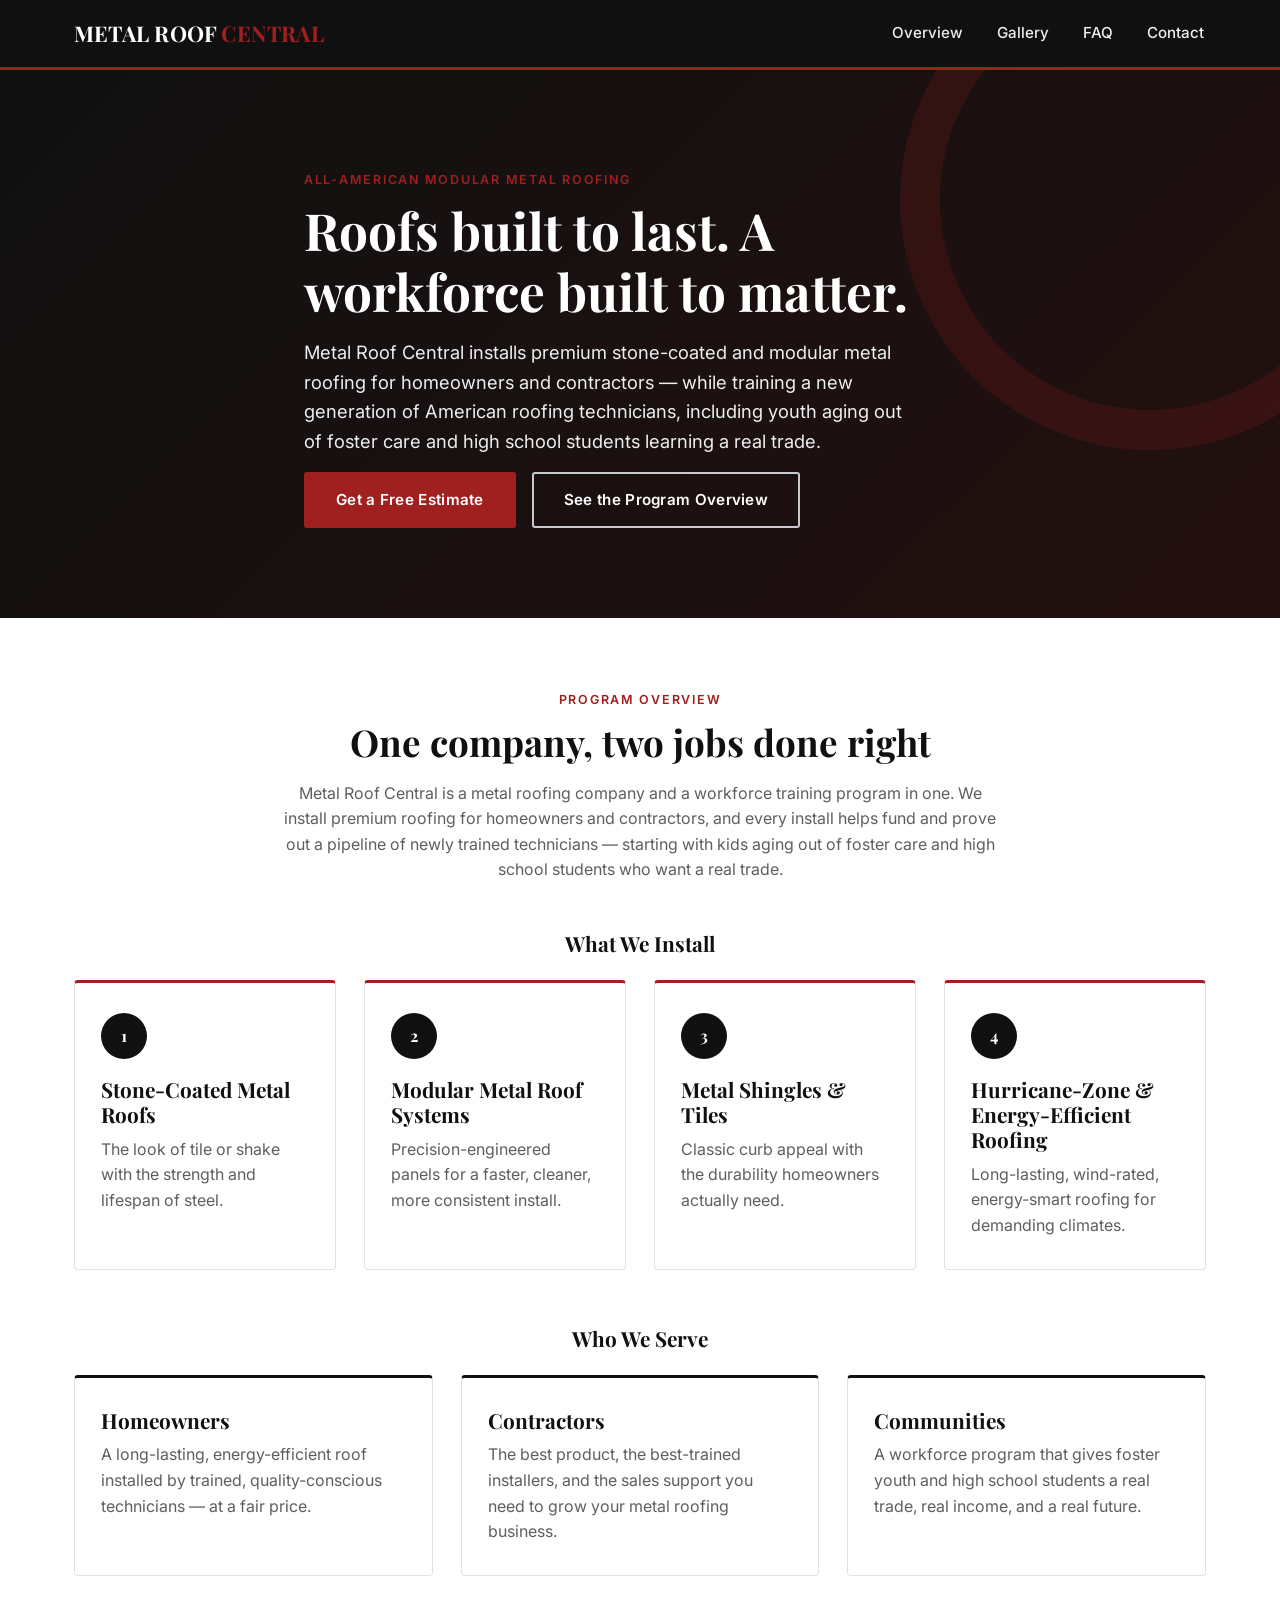
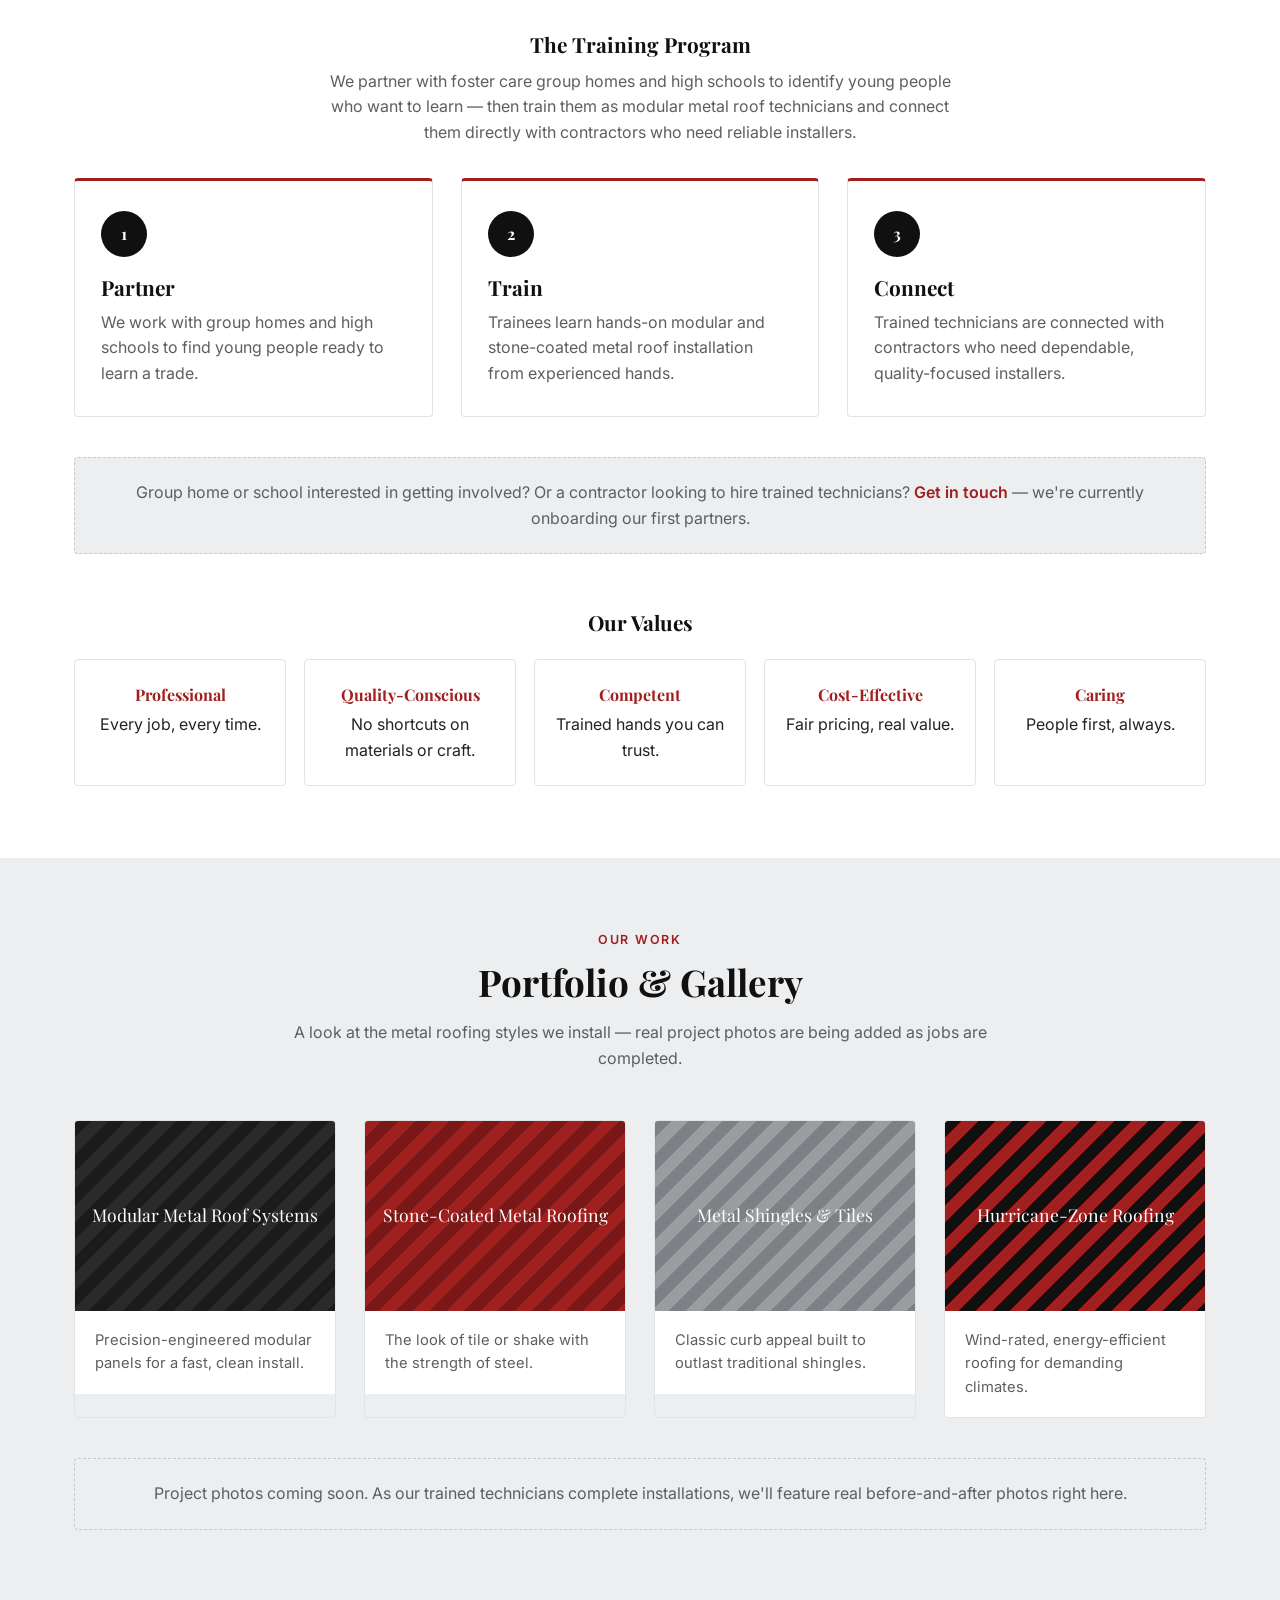
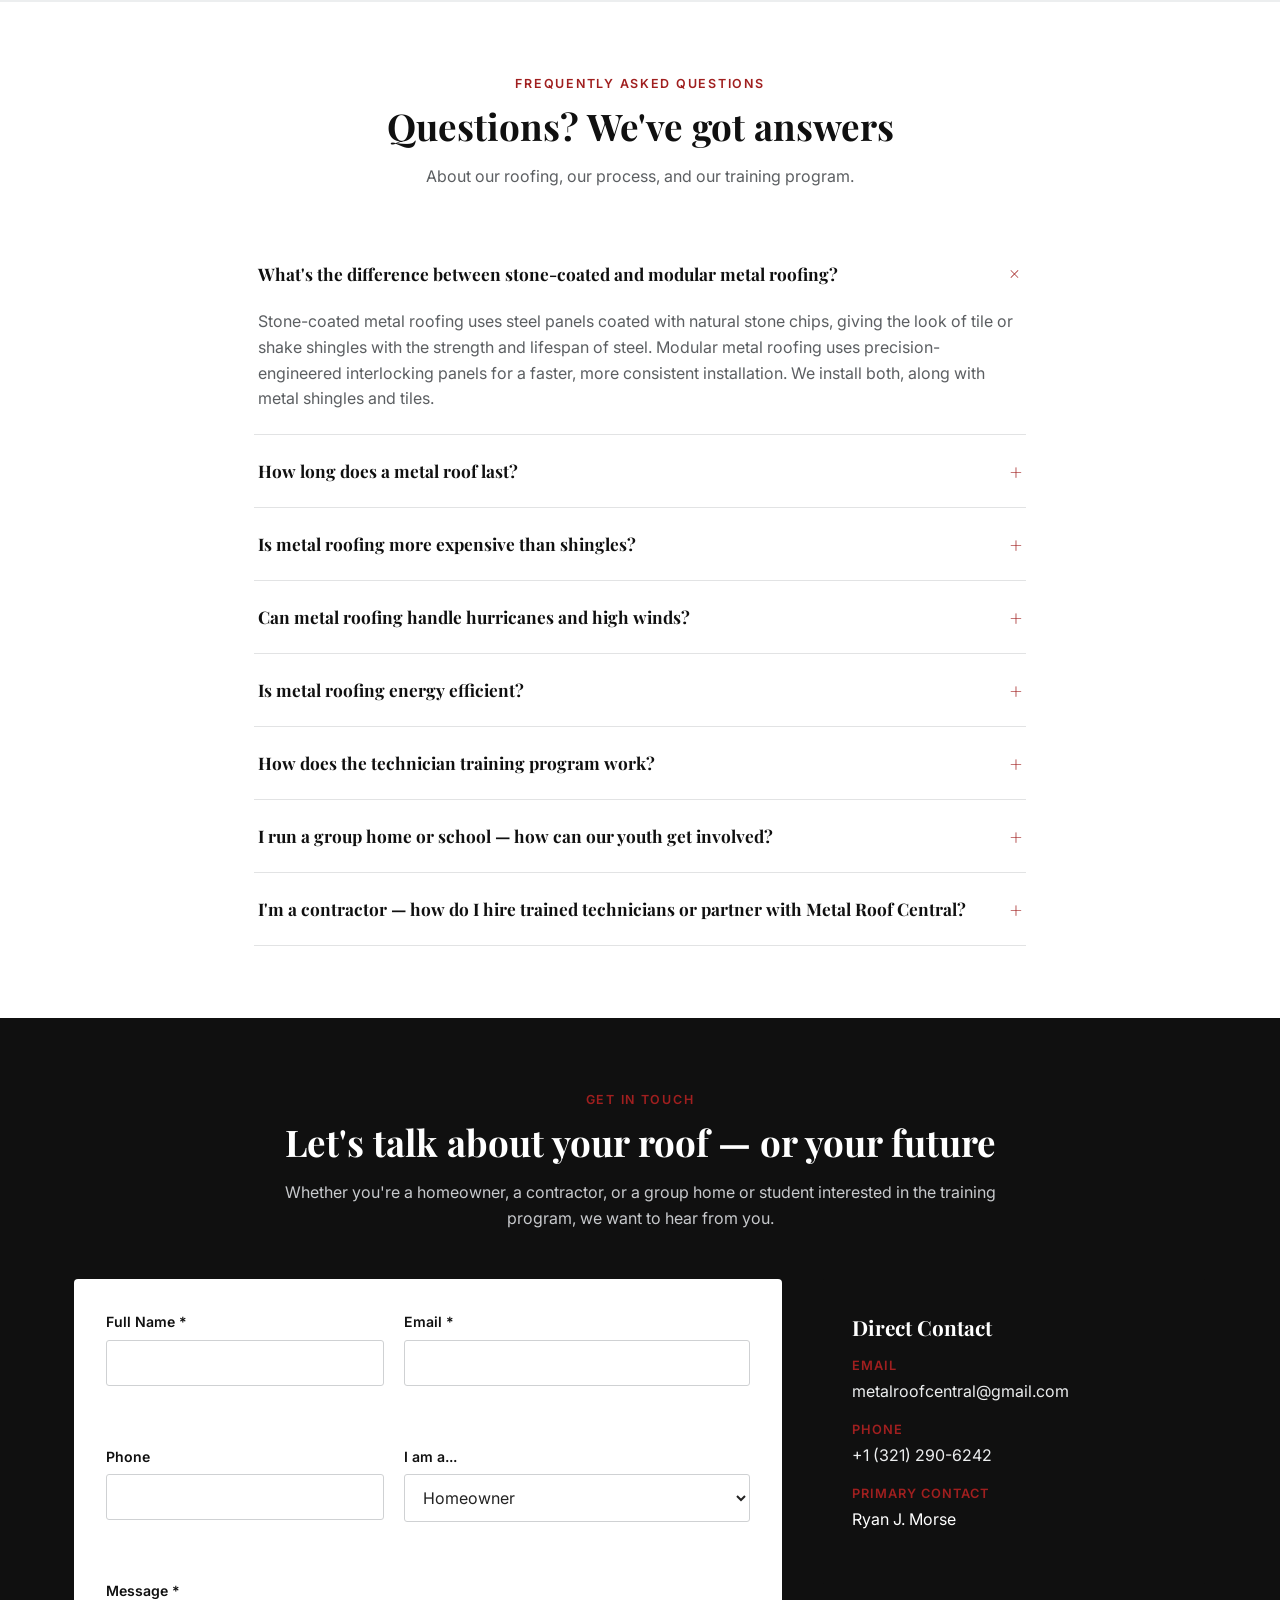
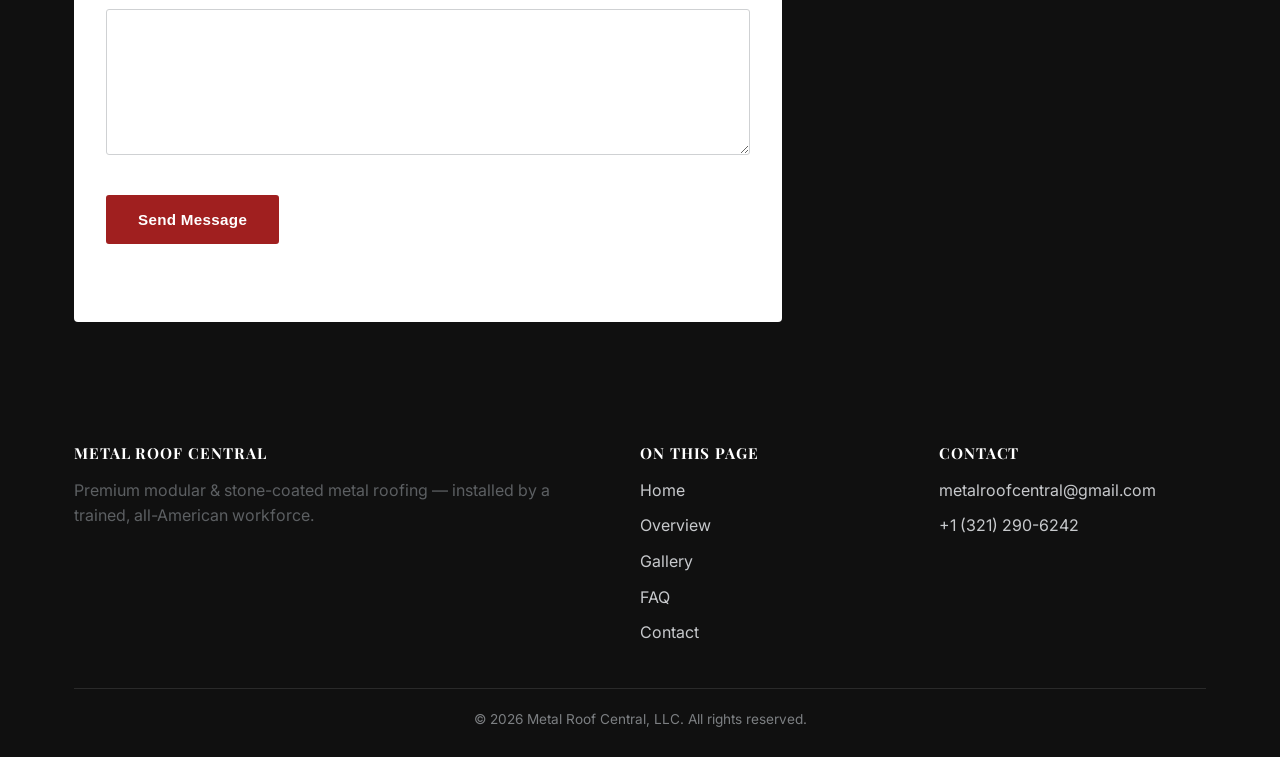
==== index.html @ 078faf46 "Initial commit: Metal Roof Central one-page site Static HTML/CSS/JS site with hero, program overview" ====
<!DOCTYPE html>
<html lang="en">
<head>
<meta charset="UTF-8">
<meta name="viewport" content="width=device-width, initial-scale=1.0">
<title>Metal Roof Central | Modular &amp; Stone-Coated Metal Roofing + Technician Training</title>
<meta name="description" content="Metal Roof Central installs premium modular and stone-coated metal roofing for homeowners and contractors, while training a new American workforce of metal roof technicians — including youth aging out of foster care and high school students.">
<meta name="keywords" content="metal roofs, stone coated metal roofs, modular metal roofs, metal shingles, metal tiles, long lasting roofing, energy efficient roofing, hurricane zone roofing, metal roof technician training">
<meta name="robots" content="index, follow">
<link rel="canonical" href="https://www.metalroofcentral.com/">

<!-- Open Graph / social preview -->
<meta property="og:type" content="website">
<meta property="og:site_name" content="Metal Roof Central">
<meta property="og:title" content="Metal Roof Central | Modular &amp; Stone-Coated Metal Roofing + Technician Training">
<meta property="og:description" content="Premium modular and stone-coated metal roofing for homeowners and contractors — installed by a workforce we train ourselves, starting with foster youth and high school students.">
<meta property="og:url" content="https://www.metalroofcentral.com/">
<meta property="og:image" content="https://www.metalroofcentral.com/images/og-cover.jpg">
<meta name="twitter:card" content="summary_large_image">

<link rel="preconnect" href="https://fonts.googleapis.com">
<link href="https://fonts.googleapis.com/css2?family=Playfair+Display:wght@700;800&family=Inter:wght@400;500;600&display=swap" rel="stylesheet">
<link rel="stylesheet" href="css/style.css">

<!-- Structured data: who we are (helps Google + AI answer engines identify the business) -->
<script type="application/ld+json">
{
  "@context": "https://schema.org",
  "@type": "RoofingContractor",
  "name": "Metal Roof Central",
  "legalName": "Metal Roof Central, LLC",
  "url": "https://www.metalroofcentral.com/",
  "description": "Metal Roof Central installs modular and stone-coated metal roofing for homeowners and contractors, and trains a new workforce of metal roofing technicians — including youth aging out of foster care and high school students.",
  "email": "metalroofcentral@gmail.com",
  "telephone": "+1-321-290-6242",
  "founder": { "@type": "Person", "name": "Ryan J. Morse" },
  "areaServed": "US",
  "sameAs": []
}
</script>

<!-- Structured data: FAQ (must match the visible FAQ text on this page exactly) -->
<script type="application/ld+json">
{
  "@context": "https://schema.org",
  "@type": "FAQPage",
  "mainEntity": [
    {
      "@type": "Question",
      "name": "What's the difference between stone-coated and modular metal roofing?",
      "acceptedAnswer": { "@type": "Answer", "text": "Stone-coated metal roofing uses steel panels coated with natural stone chips, giving the look of tile or shake shingles with the strength and lifespan of steel. Modular metal roofing uses precision-engineered interlocking panels for a faster, more consistent installation. We install both, along with metal shingles and tiles." }
    },
    {
      "@type": "Question",
      "name": "How long does a metal roof last?",
      "acceptedAnswer": { "@type": "Answer", "text": "A properly installed metal roof can last 40-70+ years — significantly longer than traditional asphalt shingles, which typically need replacement every 15-20 years." }
    },
    {
      "@type": "Question",
      "name": "Is metal roofing more expensive than shingles?",
      "acceptedAnswer": { "@type": "Answer", "text": "The upfront cost is typically higher than asphalt shingles, but metal roofing's lifespan, energy savings, and lower maintenance needs make it more cost-effective over time." }
    },
    {
      "@type": "Question",
      "name": "Can metal roofing handle hurricanes and high winds?",
      "acceptedAnswer": { "@type": "Answer", "text": "Yes. Metal roofing systems are built and rated for high-wind and hurricane-prone regions, offering far greater wind and impact resistance than standard shingles." }
    },
    {
      "@type": "Question",
      "name": "Is metal roofing energy efficient?",
      "acceptedAnswer": { "@type": "Answer", "text": "Metal roofing reflects solar heat rather than absorbing it, which can meaningfully reduce cooling costs compared to traditional roofing materials." }
    },
    {
      "@type": "Question",
      "name": "How does the technician training program work?",
      "acceptedAnswer": { "@type": "Answer", "text": "We partner with foster care group homes and high schools to identify young people who want to learn a trade. Trainees learn hands-on modular and stone-coated metal roof installation, and are then connected with contractor partners who need reliable, trained help." }
    },
    {
      "@type": "Question",
      "name": "I run a group home or school — how can our youth get involved?",
      "acceptedAnswer": { "@type": "Answer", "text": "We're actively onboarding our first group home and school partners. Contact us to start a conversation." }
    },
    {
      "@type": "Question",
      "name": "I'm a contractor — how do I hire trained technicians or partner with Metal Roof Central?",
      "acceptedAnswer": { "@type": "Answer", "text": "Reach out through our contact form and let us know your location and needs — we'll follow up to discuss partnership and installer availability." }
    }
  ]
}
</script>
</head>
<body>

<header class="site-header">
  <div class="container nav">
    <a href="#top" class="logo">METAL ROOF <span>CENTRAL</span></a>
    <button class="nav-toggle" aria-label="Toggle navigation">
      <span></span><span></span><span></span>
    </button>
    <ul class="nav-links">
      <li><a href="#overview">Overview</a></li>
      <li><a href="#gallery">Gallery</a></li>
      <li><a href="#faq">FAQ</a></li>
      <li><a href="#contact">Contact</a></li>
    </ul>
  </div>
</header>

<main>

<!-- EDIT: Hero headline / subheadline -->
<section class="hero" id="top">
  <div class="container hero-inner">
    <span class="eyebrow">All-American Modular Metal Roofing</span>
    <h1>Roofs built to last. A workforce built to matter.</h1>
    <p class="lead">Metal Roof Central installs premium stone-coated and modular metal roofing for homeowners and contractors — while training a new generation of American roofing technicians, including youth aging out of foster care and high school students learning a real trade.</p>
    <div class="cta-row">
      <a href="#contact" class="btn btn-primary">Get a Free Estimate</a>
      <a href="#overview" class="btn btn-outline">See the Program Overview</a>
    </div>
  </div>
</section>

<!-- ======================================================================
     PROGRAM OVERVIEW
     ====================================================================== -->
<section class="section" id="overview" style="scroll-margin-top: 90px;">
  <div class="container">
    <div class="section-head">
      <span class="eyebrow">Program Overview</span>
      <h2>One company, two jobs done right</h2>
      <p>Metal Roof Central is a metal roofing company and a workforce training program in one. We install premium roofing for homeowners and contractors, and every install helps fund and prove out a pipeline of newly trained technicians — starting with kids aging out of foster care and high school students who want a real trade.</p>
    </div>

    <h3 style="text-align:center; margin-bottom: 24px;">What We Install</h3>
    <div class="grid grid-4" style="margin-bottom: 56px;">
      <div class="card">
        <div class="icon-badge">1</div>
        <h3>Stone-Coated Metal Roofs</h3>
        <p>The look of tile or shake with the strength and lifespan of steel.</p>
      </div>
      <div class="card">
        <div class="icon-badge">2</div>
        <h3>Modular Metal Roof Systems</h3>
        <p>Precision-engineered panels for a faster, cleaner, more consistent install.</p>
      </div>
      <div class="card">
        <div class="icon-badge">3</div>
        <h3>Metal Shingles &amp; Tiles</h3>
        <p>Classic curb appeal with the durability homeowners actually need.</p>
      </div>
      <div class="card">
        <div class="icon-badge">4</div>
        <h3>Hurricane-Zone &amp; Energy-Efficient Roofing</h3>
        <p>Long-lasting, wind-rated, energy-smart roofing for demanding climates.</p>
      </div>
    </div>

    <h3 style="text-align:center; margin-bottom: 24px;">Who We Serve</h3>
    <div class="grid grid-3" style="margin-bottom: 56px;">
      <div class="card" style="border-top-color: var(--c-black);">
        <h3>Homeowners</h3>
        <p>A long-lasting, energy-efficient roof installed by trained, quality-conscious technicians — at a fair price.</p>
      </div>
      <div class="card" style="border-top-color: var(--c-black);">
        <h3>Contractors</h3>
        <p>The best product, the best-trained installers, and the sales support you need to grow your metal roofing business.</p>
      </div>
      <div class="card" style="border-top-color: var(--c-black);">
        <h3>Communities</h3>
        <p>A workforce program that gives foster youth and high school students a real trade, real income, and a real future.</p>
      </div>
    </div>

    <h3 style="text-align:center; margin-bottom: 12px;">The Training Program</h3>
    <p style="text-align:center; max-width: 640px; margin: 0 auto 32px; color: var(--c-text-muted);">We partner with foster care group homes and high schools to identify young people who want to learn — then train them as modular metal roof technicians and connect them directly with contractors who need reliable installers.</p>
    <div class="grid grid-3" style="margin-bottom: 40px;">
      <div class="card">
        <div class="icon-badge">1</div>
        <h3>Partner</h3>
        <p>We work with group homes and high schools to find young people ready to learn a trade.</p>
      </div>
      <div class="card">
        <div class="icon-badge">2</div>
        <h3>Train</h3>
        <p>Trainees learn hands-on modular and stone-coated metal roof installation from experienced hands.</p>
      </div>
      <div class="card">
        <div class="icon-badge">3</div>
        <h3>Connect</h3>
        <p>Trained technicians are connected with contractors who need dependable, quality-focused installers.</p>
      </div>
    </div>
    <div class="notice-banner" style="margin-bottom: 56px;">
      <p>Group home or school interested in getting involved? Or a contractor looking to hire trained technicians? <a href="#contact" style="color: var(--c-red); font-weight: 600;">Get in touch</a> — we're currently onboarding our first partners.</p>
    </div>

    <h3 style="text-align:center; margin-bottom: 24px;">Our Values</h3>
    <div class="values-grid">
      <div class="value-item"><strong>Professional</strong>Every job, every time.</div>
      <div class="value-item"><strong>Quality-Conscious</strong>No shortcuts on materials or craft.</div>
      <div class="value-item"><strong>Competent</strong>Trained hands you can trust.</div>
      <div class="value-item"><strong>Cost-Effective</strong>Fair pricing, real value.</div>
      <div class="value-item"><strong>Caring</strong>People first, always.</div>
    </div>
  </div>
</section>

<!-- ======================================================================
     GALLERY
     ====================================================================== -->
<section class="section section--silver" id="gallery" style="scroll-margin-top: 90px;">
  <div class="container">
    <div class="section-head">
      <span class="eyebrow">Our Work</span>
      <h2>Portfolio &amp; Gallery</h2>
      <p>A look at the metal roofing styles we install — real project photos are being added as jobs are completed.</p>
    </div>

    <!-- EDIT: Replace each .gallery-swatch div with a real <img src="images/your-photo.jpg" alt="..."> once project photos are ready -->
    <div class="grid grid-4">
      <div class="gallery-card">
        <div class="gallery-swatch swatch-1">Modular Metal Roof Systems</div>
        <div class="gallery-caption"><p>Precision-engineered modular panels for a fast, clean install.</p></div>
      </div>
      <div class="gallery-card">
        <div class="gallery-swatch swatch-2">Stone-Coated Metal Roofing</div>
        <div class="gallery-caption"><p>The look of tile or shake with the strength of steel.</p></div>
      </div>
      <div class="gallery-card">
        <div class="gallery-swatch swatch-3">Metal Shingles &amp; Tiles</div>
        <div class="gallery-caption"><p>Classic curb appeal built to outlast traditional shingles.</p></div>
      </div>
      <div class="gallery-card">
        <div class="gallery-swatch swatch-4">Hurricane-Zone Roofing</div>
        <div class="gallery-caption"><p>Wind-rated, energy-efficient roofing for demanding climates.</p></div>
      </div>
    </div>

    <div class="notice-banner">
      <p>Project photos coming soon. As our trained technicians complete installations, we'll feature real before-and-after photos right here.</p>
    </div>
  </div>
</section>

<!-- ======================================================================
     FAQ
     ====================================================================== -->
<section class="section" id="faq" style="scroll-margin-top: 90px;">
  <div class="container" style="max-width: 820px;">
    <div class="section-head">
      <span class="eyebrow">Frequently Asked Questions</span>
      <h2>Questions? We've got answers</h2>
      <p>About our roofing, our process, and our training program.</p>
    </div>

    <!-- EDIT: Add/remove FAQ items by copying a .faq-item block. Keep this text in sync with the FAQPage structured data in <head> above. -->
    <div class="faq-item open">
      <button class="faq-question"><span>What's the difference between stone-coated and modular metal roofing?</span><span class="plus">+</span></button>
      <div class="faq-answer"><p>Stone-coated metal roofing uses steel panels coated with natural stone chips, giving the look of tile or shake shingles with the strength and lifespan of steel. Modular metal roofing uses precision-engineered interlocking panels for a faster, more consistent installation. We install both, along with metal shingles and tiles.</p></div>
    </div>

    <div class="faq-item">
      <button class="faq-question"><span>How long does a metal roof last?</span><span class="plus">+</span></button>
      <div class="faq-answer"><p>A properly installed metal roof can last 40-70+ years — significantly longer than traditional asphalt shingles, which typically need replacement every 15-20 years.</p></div>
    </div>

    <div class="faq-item">
      <button class="faq-question"><span>Is metal roofing more expensive than shingles?</span><span class="plus">+</span></button>
      <div class="faq-answer"><p>The upfront cost is typically higher than asphalt shingles, but metal roofing's lifespan, energy savings, and lower maintenance needs make it more cost-effective over time.</p></div>
    </div>

    <div class="faq-item">
      <button class="faq-question"><span>Can metal roofing handle hurricanes and high winds?</span><span class="plus">+</span></button>
      <div class="faq-answer"><p>Yes. Metal roofing systems are built and rated for high-wind and hurricane-prone regions, offering far greater wind and impact resistance than standard shingles.</p></div>
    </div>

    <div class="faq-item">
      <button class="faq-question"><span>Is metal roofing energy efficient?</span><span class="plus">+</span></button>
      <div class="faq-answer"><p>Metal roofing reflects solar heat rather than absorbing it, which can meaningfully reduce cooling costs compared to traditional roofing materials.</p></div>
    </div>

    <div class="faq-item">
      <button class="faq-question"><span>How does the technician training program work?</span><span class="plus">+</span></button>
      <div class="faq-answer"><p>We partner with foster care group homes and high schools to identify young people who want to learn a trade. Trainees learn hands-on modular and stone-coated metal roof installation, and are then connected with contractor partners who need reliable, trained help.</p></div>
    </div>

    <div class="faq-item">
      <button class="faq-question"><span>I run a group home or school — how can our youth get involved?</span><span class="plus">+</span></button>
      <div class="faq-answer"><p>We're actively onboarding our first group home and school partners. <a href="#contact" style="color: var(--c-red); font-weight: 600;">Contact us</a> to start a conversation.</p></div>
    </div>

    <div class="faq-item">
      <button class="faq-question"><span>I'm a contractor — how do I hire trained technicians or partner with Metal Roof Central?</span><span class="plus">+</span></button>
      <div class="faq-answer"><p><a href="#contact" style="color: var(--c-red); font-weight: 600;">Reach out through our contact form</a> and let us know your location and needs — we'll follow up to discuss partnership and installer availability.</p></div>
    </div>
  </div>
</section>

<!-- ======================================================================
     CONTACT
     ====================================================================== -->
<section class="section section--dark" id="contact" style="scroll-margin-top: 90px;">
  <div class="container">
    <div class="section-head">
      <span class="eyebrow">Get In Touch</span>
      <h2>Let's talk about your roof — or your future</h2>
      <p>Whether you're a homeowner, a contractor, or a group home or student interested in the training program, we want to hear from you.</p>
    </div>

    <div class="split split-c">

      <!-- EDIT: Contact form fields.
           Note: this form opens the visitor's email client (no backend needed).
           Once real hosting is set up, this can be swapped for a hosted form
           service or a small server-side handler that emails submissions directly. -->
      <form id="contact-form" novalidate style="background: var(--c-white); padding: 32px; border-radius: 4px;">
        <div class="form-grid">
          <div class="form-field">
            <label for="name">Full Name *</label>
            <input type="text" id="name" name="name" autocomplete="name" required aria-describedby="name-error">
            <span class="field-error" id="name-error" role="alert"></span>
          </div>
          <div class="form-field">
            <label for="email">Email *</label>
            <input type="email" id="email" name="email" autocomplete="email" inputmode="email" required aria-describedby="email-error">
            <span class="field-error" id="email-error" role="alert"></span>
          </div>
          <div class="form-field">
            <label for="phone">Phone</label>
            <input type="tel" id="phone" name="phone" autocomplete="tel" inputmode="tel" aria-describedby="phone-error">
            <span class="field-error" id="phone-error" role="alert"></span>
          </div>
          <div class="form-field">
            <label for="role">I am a...</label>
            <select id="role" name="role" autocomplete="off">
              <option value="Homeowner">Homeowner</option>
              <option value="Contractor">Contractor</option>
              <option value="Group Home / Foster Care Organization">Group Home / Foster Care Organization</option>
              <option value="Student interested in training">Student interested in training</option>
              <option value="Other">Other</option>
            </select>
          </div>
          <div class="form-field full">
            <label for="message">Message *</label>
            <textarea id="message" name="message" rows="6" required aria-describedby="message-error"></textarea>
            <span class="field-error" id="message-error" role="alert"></span>
          </div>
        </div>
        <button type="submit" class="btn btn-primary" id="contact-submit">Send Message</button>
        <p id="form-status" class="form-status" role="status" aria-live="polite"></p>
      </form>

      <!-- EDIT: Direct contact details -->
      <div class="contact-info-card">
        <h3>Direct Contact</h3>
        <div class="contact-info-line">
          <div>
            <span class="label">Email</span>
            <a href="mailto:metalroofcentral@gmail.com">metalroofcentral@gmail.com</a>
          </div>
        </div>
        <div class="contact-info-line">
          <div>
            <span class="label">Phone</span>
            <a href="tel:+13212906242">+1 (321) 290-6242</a>
          </div>
        </div>
        <div class="contact-info-line">
          <div>
            <span class="label">Primary Contact</span>
            Ryan J. Morse
          </div>
        </div>
      </div>

    </div>
  </div>
</section>

</main>

<footer class="site-footer">
  <div class="container">
    <div class="footer-grid">
      <div>
        <h4>Metal Roof Central</h4>
        <p>Premium modular &amp; stone-coated metal roofing — installed by a trained, all-American workforce.</p>
      </div>
      <div>
        <h4>On This Page</h4>
        <ul>
          <li><a href="#top">Home</a></li>
          <li><a href="#overview">Overview</a></li>
          <li><a href="#gallery">Gallery</a></li>
          <li><a href="#faq">FAQ</a></li>
          <li><a href="#contact">Contact</a></li>
        </ul>
      </div>
      <div>
        <h4>Contact</h4>
        <ul>
          <li><a href="mailto:metalroofcentral@gmail.com">metalroofcentral@gmail.com</a></li>
          <li><a href="tel:+13212906242">+1 (321) 290-6242</a></li>
        </ul>
      </div>
    </div>
    <div class="footer-bottom">&copy; <span id="year"></span> Metal Roof Central, LLC. All rights reserved.</div>
  </div>
</footer>

<script src="js/main.js"></script>
<script>document.getElementById('year').textContent = new Date().getFullYear();</script>
</body>
</html>
---- css/style.css ----
/* ==========================================================================
   Metal Roof Central — Site Styles
   Brand colors: black / red / silver (classic, luxury, simple)
   ========================================================================== */

:root {
  --c-black: #101010;
  --c-black-soft: #1b1b1b;
  --c-red: #a01f1f;
  --c-red-dark: #7a1717;
  --c-silver: #c7c9cc;
  --c-silver-light: #eceeef;
  --c-white: #ffffff;
  --c-text: #232323;
  --c-text-muted: #5c5f62;

  --font-heading: 'Playfair Display', Georgia, 'Times New Roman', serif;
  --font-body: 'Inter', -apple-system, Segoe UI, Roboto, Arial, sans-serif;

  --max-width: 1180px;
}

* { box-sizing: border-box; }

/* Note: scroll-behavior: smooth intentionally omitted — it was found to
   silently fail to scroll at all in some embedded/automated browser
   contexts, which would break in-page navigation entirely. Instant jump
   is less flashy but guaranteed to work everywhere. */

body {
  margin: 0;
  font-family: var(--font-body);
  color: var(--c-text);
  background: var(--c-white);
  line-height: 1.6;
}

img { max-width: 100%; display: block; }

a { color: inherit; text-decoration: none; }

.container {
  max-width: var(--max-width);
  margin: 0 auto;
  padding: 0 24px;
}

h1, h2, h3, h4 {
  font-family: var(--font-heading);
  font-weight: 700;
  line-height: 1.2;
  margin: 0 0 16px;
  color: var(--c-black);
}

h1 { font-size: clamp(2.1rem, 4vw, 3.4rem); }
h2 { font-size: clamp(1.6rem, 3vw, 2.3rem); }
h3 { font-size: 1.3rem; }

p { margin: 0 0 16px; color: var(--c-text-muted); }

.eyebrow {
  text-transform: uppercase;
  letter-spacing: 0.14em;
  font-size: 0.78rem;
  font-weight: 600;
  color: var(--c-red);
  margin-bottom: 10px;
  display: block;
}

.section {
  padding: 72px 0;
}

.section--tight { padding: 48px 0; }

.section--dark {
  background: var(--c-black);
  color: var(--c-silver-light);
}
.section--dark h2, .section--dark h3 { color: var(--c-white); }
.section--dark p { color: var(--c-silver); }

.section--silver {
  background: var(--c-silver-light);
}

.section-head {
  max-width: 720px;
  margin: 0 auto 48px;
  text-align: center;
}

/* Buttons
   ========================================================================== */
.btn {
  display: inline-block;
  padding: 14px 30px;
  font-weight: 600;
  font-size: 0.95rem;
  letter-spacing: 0.02em;
  border-radius: 3px;
  border: 2px solid transparent;
  cursor: pointer;
  transition: background 0.2s ease, color 0.2s ease, border-color 0.2s ease, transform 0.15s ease;
}

.btn-primary {
  background: var(--c-red);
  color: var(--c-white);
  border-color: var(--c-red);
}
.btn-primary:hover { background: var(--c-red-dark); border-color: var(--c-red-dark); transform: translateY(-1px); }

.btn-outline {
  background: transparent;
  color: var(--c-white);
  border-color: var(--c-silver);
}
.btn-outline:hover { background: var(--c-white); color: var(--c-black); }

.btn-dark {
  background: var(--c-black);
  color: var(--c-white);
  border-color: var(--c-black);
}
.btn-dark:hover { background: var(--c-black-soft); }

.cta-row { display: flex; gap: 16px; flex-wrap: wrap; }

/* Header / Nav
   ========================================================================== */
.site-header {
  position: sticky;
  top: 0;
  z-index: 100;
  background: var(--c-black);
  border-bottom: 3px solid var(--c-red);
}

.nav {
  display: flex;
  align-items: center;
  justify-content: space-between;
  padding-top: 16px;
  padding-bottom: 16px;
}

.logo {
  font-family: var(--font-heading);
  font-weight: 700;
  font-size: 1.35rem;
  color: var(--c-white);
  letter-spacing: 0.01em;
}
.logo span { color: var(--c-red); }

.nav-links {
  display: flex;
  gap: 30px;
  list-style: none;
  margin: 0;
  padding: 0;
}

.nav-links a {
  color: var(--c-silver-light);
  font-weight: 500;
  font-size: 0.95rem;
  padding: 6px 2px;
  border-bottom: 2px solid transparent;
  transition: border-color 0.2s ease, color 0.2s ease;
}
.nav-links a:hover,
.nav-links a.active {
  color: var(--c-white);
  border-color: var(--c-red);
}

.nav-toggle {
  display: none;
  flex-direction: column;
  gap: 5px;
  background: none;
  border: none;
  cursor: pointer;
  padding: 6px;
}
.nav-toggle span {
  width: 26px;
  height: 2px;
  background: var(--c-white);
  display: block;
}

@media (max-width: 820px) {
  .nav-toggle { display: flex; }
  .nav-links {
    position: absolute;
    top: 100%;
    left: 0;
    right: 0;
    background: var(--c-black);
    flex-direction: column;
    gap: 0;
    max-height: 0;
    overflow: hidden;
    transition: max-height 0.25s ease;
    border-bottom: 3px solid var(--c-red);
  }
  .nav-links.open { max-height: 320px; }
  .nav-links li { border-top: 1px solid #2a2a2a; }
  .nav-links a { display: block; padding: 16px 24px; }
}

/* Hero
   ========================================================================== */
.hero {
  background: linear-gradient(135deg, var(--c-black) 0%, #241010 100%);
  color: var(--c-white);
  padding: 100px 0 90px;
  position: relative;
  overflow: hidden;
}
.hero::after {
  content: "";
  position: absolute;
  right: -120px;
  top: -120px;
  width: 420px;
  height: 420px;
  border: 40px solid rgba(160,31,31,0.18);
  border-radius: 50%;
}
.hero-inner { max-width: 720px; position: relative; z-index: 1; }
.hero h1 { color: var(--c-white); }
.hero p.lead {
  font-size: 1.15rem;
  color: var(--c-silver-light);
  max-width: 600px;
}

.page-hero {
  background: var(--c-black);
  color: var(--c-white);
  padding: 64px 0;
  text-align: center;
}
.page-hero h1 { color: var(--c-white); }
.page-hero p { color: var(--c-silver); max-width: 600px; margin-left: auto; margin-right: auto; }

/* Cards / Grids
   ========================================================================== */
.grid {
  display: grid;
  gap: 28px;
}
.grid-3 { grid-template-columns: repeat(3, 1fr); }
.grid-4 { grid-template-columns: repeat(4, 1fr); }
@media (max-width: 900px) {
  .grid-3, .grid-4 { grid-template-columns: repeat(2, 1fr); }
}

/* Two-column split layouts (used for image/text or content/sidebar pairs) */
.split { display: grid; gap: 40px; align-items: start; }
.split-a { grid-template-columns: 1.1fr 0.9fr; }
.split-b { grid-template-columns: 1fr 1fr; }
.split-c { grid-template-columns: 1.4fr 1fr; }
@media (max-width: 820px) {
  .split-a, .split-b, .split-c { grid-template-columns: 1fr; }
}

.values-grid--compact { grid-template-columns: repeat(2, 1fr); }
@media (max-width: 480px) {
  .values-grid--compact { grid-template-columns: 1fr; }
}
@media (max-width: 600px) {
  .grid-3, .grid-4 { grid-template-columns: 1fr; }
}

.card {
  background: var(--c-white);
  border: 1px solid #e2e3e4;
  border-top: 3px solid var(--c-red);
  border-radius: 4px;
  padding: 30px 26px;
}
.card h3 { margin-bottom: 10px; }
.card p { margin-bottom: 0; }

.icon-badge {
  width: 46px;
  height: 46px;
  border-radius: 50%;
  background: var(--c-black);
  color: var(--c-white);
  display: flex;
  align-items: center;
  justify-content: center;
  margin-bottom: 18px;
  font-family: var(--font-heading);
  font-weight: 700;
}

.audience-card {
  background: var(--c-black-soft);
  border: 1px solid #2c2c2c;
  border-radius: 4px;
  padding: 34px 28px;
}
.audience-card h3 { color: var(--c-white); }
.audience-card p { color: var(--c-silver); margin-bottom: 0; }

/* Values grid */
.values-grid {
  display: grid;
  grid-template-columns: repeat(5, 1fr);
  gap: 18px;
  text-align: center;
}
@media (max-width: 900px) { .values-grid { grid-template-columns: repeat(3, 1fr); } }
@media (max-width: 560px) { .values-grid { grid-template-columns: repeat(2, 1fr); } }
.value-item {
  padding: 22px 12px;
  border: 1px solid #e2e3e4;
  border-radius: 4px;
}
.value-item strong {
  display: block;
  font-family: var(--font-heading);
  color: var(--c-red);
  margin-bottom: 4px;
}

/* Gallery
   ========================================================================== */
.gallery-card {
  border-radius: 4px;
  overflow: hidden;
  border: 1px solid #e2e3e4;
}
.gallery-swatch {
  height: 190px;
  display: flex;
  align-items: center;
  justify-content: center;
  color: var(--c-white);
  font-family: var(--font-heading);
  font-size: 1.1rem;
  text-align: center;
  padding: 16px;
}
.gallery-card .gallery-caption {
  padding: 18px 20px;
  background: var(--c-white);
}
.gallery-card .gallery-caption p { margin-bottom: 0; font-size: 0.92rem; }

.swatch-1 { background: repeating-linear-gradient(135deg, #1b1b1b, #1b1b1b 12px, #2a2a2a 12px, #2a2a2a 24px); }
.swatch-2 { background: repeating-linear-gradient(135deg, #a01f1f, #a01f1f 12px, #7a1717 12px, #7a1717 24px); }
.swatch-3 { background: repeating-linear-gradient(135deg, #7d8084, #7d8084 12px, #9a9ca0 12px, #9a9ca0 24px); }
.swatch-4 { background: repeating-linear-gradient(135deg, #101010, #101010 12px, #a01f1f 12px, #a01f1f 24px); }

.notice-banner {
  background: var(--c-silver-light);
  border: 1px dashed var(--c-silver);
  border-radius: 4px;
  padding: 22px 24px;
  text-align: center;
  margin-top: 40px;
}
.notice-banner p { margin-bottom: 0; }

/* Forms
   ========================================================================== */
.form-grid {
  display: grid;
  grid-template-columns: 1fr 1fr;
  gap: 20px;
}
@media (max-width: 700px) { .form-grid { grid-template-columns: 1fr; } }

.form-field { display: flex; flex-direction: column; gap: 6px; margin-bottom: 20px; }
.form-field.full { grid-column: 1 / -1; }
.form-field label {
  font-weight: 600;
  font-size: 0.88rem;
  color: var(--c-black);
}
.form-field input,
.form-field select,
.form-field textarea {
  font-family: var(--font-body);
  font-size: 1rem;
  padding: 12px 14px;
  border: 1px solid #cfd1d3;
  border-radius: 3px;
  background: var(--c-white);
  color: var(--c-text);
}
.form-field input:focus,
.form-field select:focus,
.form-field textarea:focus {
  outline: none;
  border-color: var(--c-red);
  box-shadow: 0 0 0 3px rgba(160, 31, 31, 0.15);
}
.form-field.invalid input,
.form-field.invalid select,
.form-field.invalid textarea {
  border-color: var(--c-red);
}
.form-field.invalid label { color: var(--c-red); }
.field-error {
  display: block;
  min-height: 1.1em;
  font-size: 0.8rem;
  color: var(--c-red);
}
.btn:disabled,
.btn[disabled] {
  opacity: 0.65;
  cursor: not-allowed;
  transform: none;
}
.form-status {
  margin-top: 12px;
  font-size: 0.92rem;
  min-height: 1.2em;
}
.form-status:not(:empty) {
  padding: 12px 14px;
  border-radius: 3px;
}
.form-status.success { color: #14532d; background: #e5f3ea; border: 1px solid #bfe3cb; }
.form-status.error { color: var(--c-red); background: var(--c-silver-light); border: 1px solid #e2c4c4; }

.contact-info-card {
  background: var(--c-black);
  color: var(--c-white);
  border-radius: 4px;
  padding: 36px 30px;
}
.contact-info-card h3 { color: var(--c-white); }
.contact-info-card a { color: var(--c-silver-light); }
.contact-info-line {
  display: flex;
  gap: 12px;
  margin-bottom: 16px;
  align-items: flex-start;
}
.contact-info-line .label {
  color: var(--c-red);
  font-weight: 600;
  font-size: 0.8rem;
  text-transform: uppercase;
  letter-spacing: 0.08em;
  display: block;
  margin-bottom: 2px;
}

/* FAQ accordion
   ========================================================================== */
.faq-item {
  border-bottom: 1px solid #e2e3e4;
}
.faq-question {
  width: 100%;
  text-align: left;
  background: none;
  border: none;
  padding: 22px 4px;
  font-family: var(--font-heading);
  font-size: 1.08rem;
  font-weight: 700;
  color: var(--c-black);
  cursor: pointer;
  display: flex;
  justify-content: space-between;
  align-items: center;
  gap: 16px;
}
.faq-question .plus {
  color: var(--c-red);
  font-size: 1.3rem;
  flex-shrink: 0;
  transition: transform 0.2s ease;
}
.faq-item.open .faq-question .plus { transform: rotate(45deg); }
.faq-answer {
  max-height: 0;
  overflow: hidden;
  transition: max-height 0.25s ease;
}
.faq-item.open .faq-answer { max-height: 400px; }
.faq-answer p { padding: 0 4px 22px; margin: 0; }

/* CTA band
   ========================================================================== */
.cta-band {
  background: var(--c-red);
  color: var(--c-white);
  padding: 56px 0;
  text-align: center;
}
.cta-band h2 { color: var(--c-white); margin-bottom: 8px; }
.cta-band p { color: #ffe1e1; }
.cta-band .btn-outline { border-color: var(--c-white); }
.cta-band .btn-outline:hover { background: var(--c-white); color: var(--c-red); }

/* Footer
   ========================================================================== */
.site-footer {
  background: var(--c-black);
  color: var(--c-silver);
  padding: 50px 0 26px;
}
.footer-grid {
  display: grid;
  grid-template-columns: 2fr 1fr 1fr;
  gap: 32px;
  margin-bottom: 32px;
}
@media (max-width: 700px) { .footer-grid { grid-template-columns: 1fr; } }
.footer-grid h4 { color: var(--c-white); font-size: 0.95rem; text-transform: uppercase; letter-spacing: 0.06em; }
.footer-grid ul { list-style: none; margin: 0; padding: 0; }
.footer-grid li { margin-bottom: 10px; }
.footer-grid a:hover { color: var(--c-white); }
.footer-bottom {
  border-top: 1px solid #2a2a2a;
  padding-top: 20px;
  font-size: 0.85rem;
  color: #7c7f82;
  text-align: center;
}

/* Utility */
.text-center { text-align: center; }
.mt-0 { margin-top: 0; }
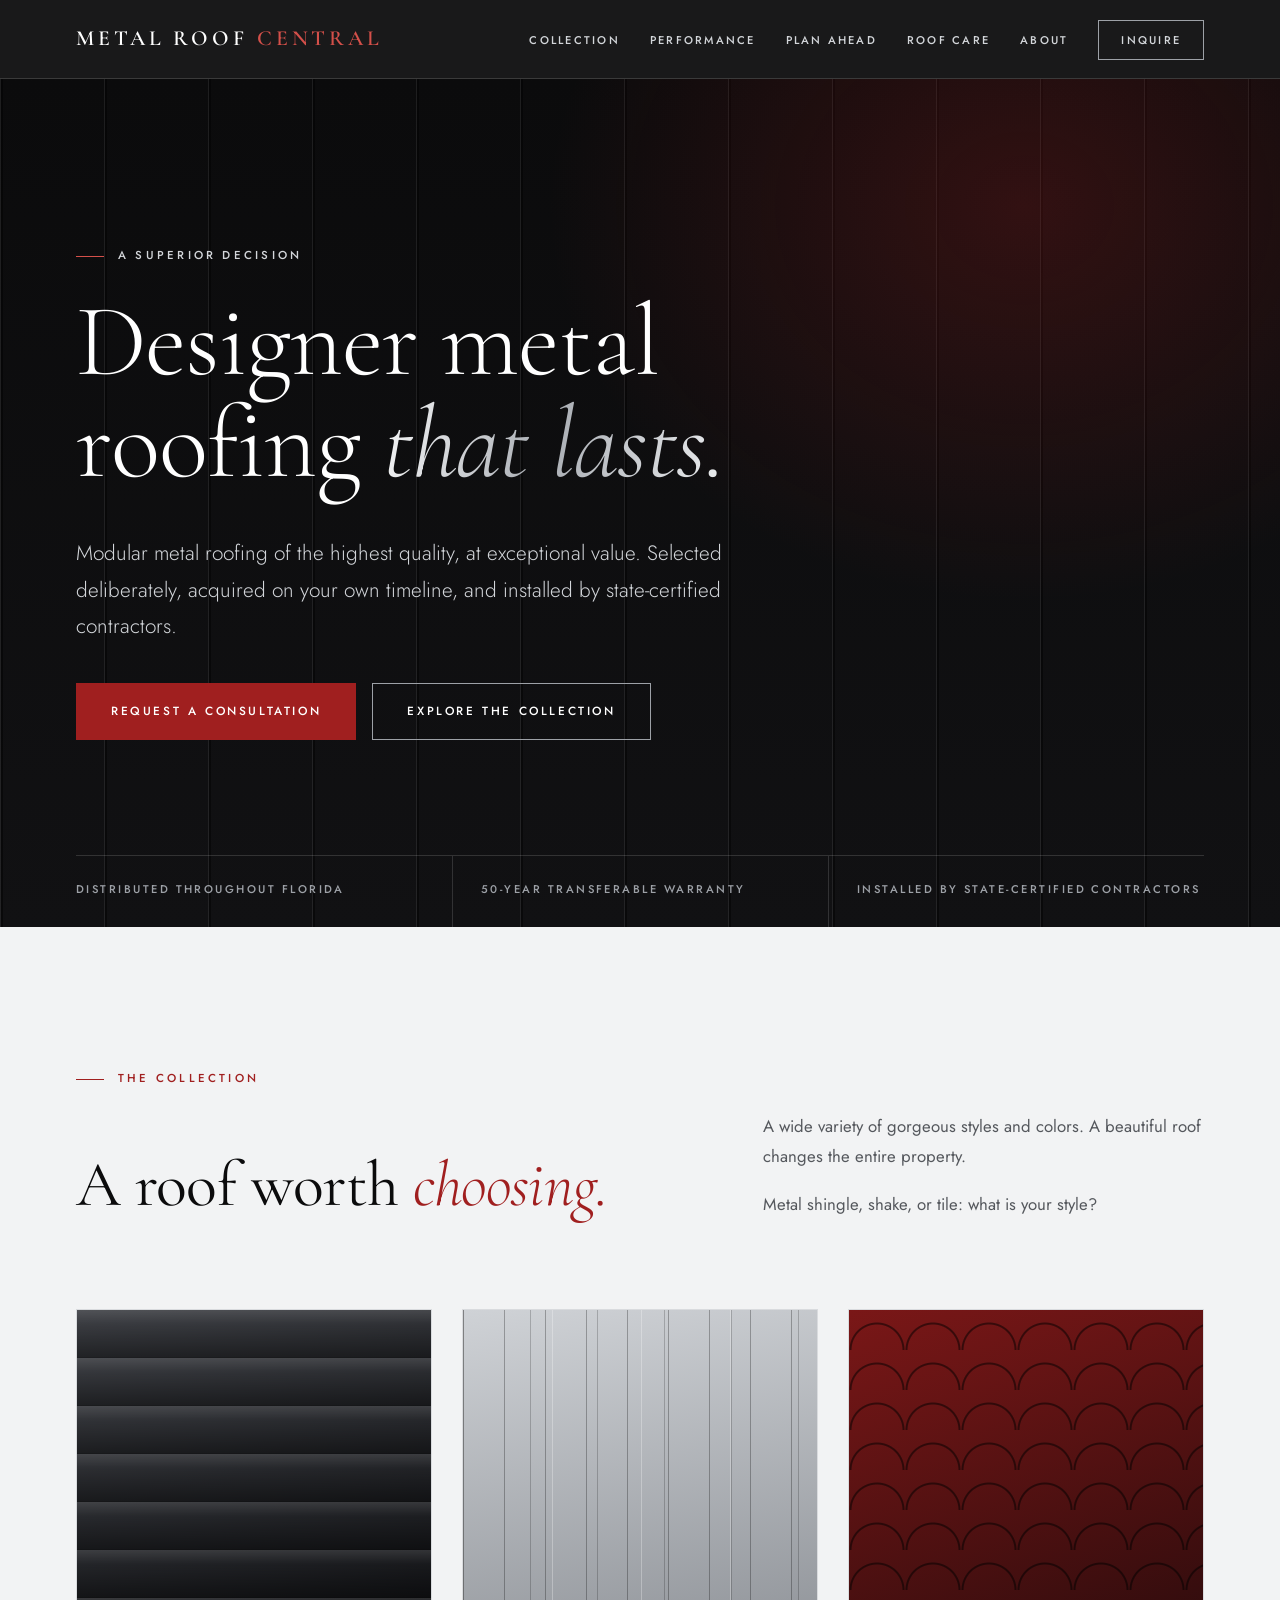
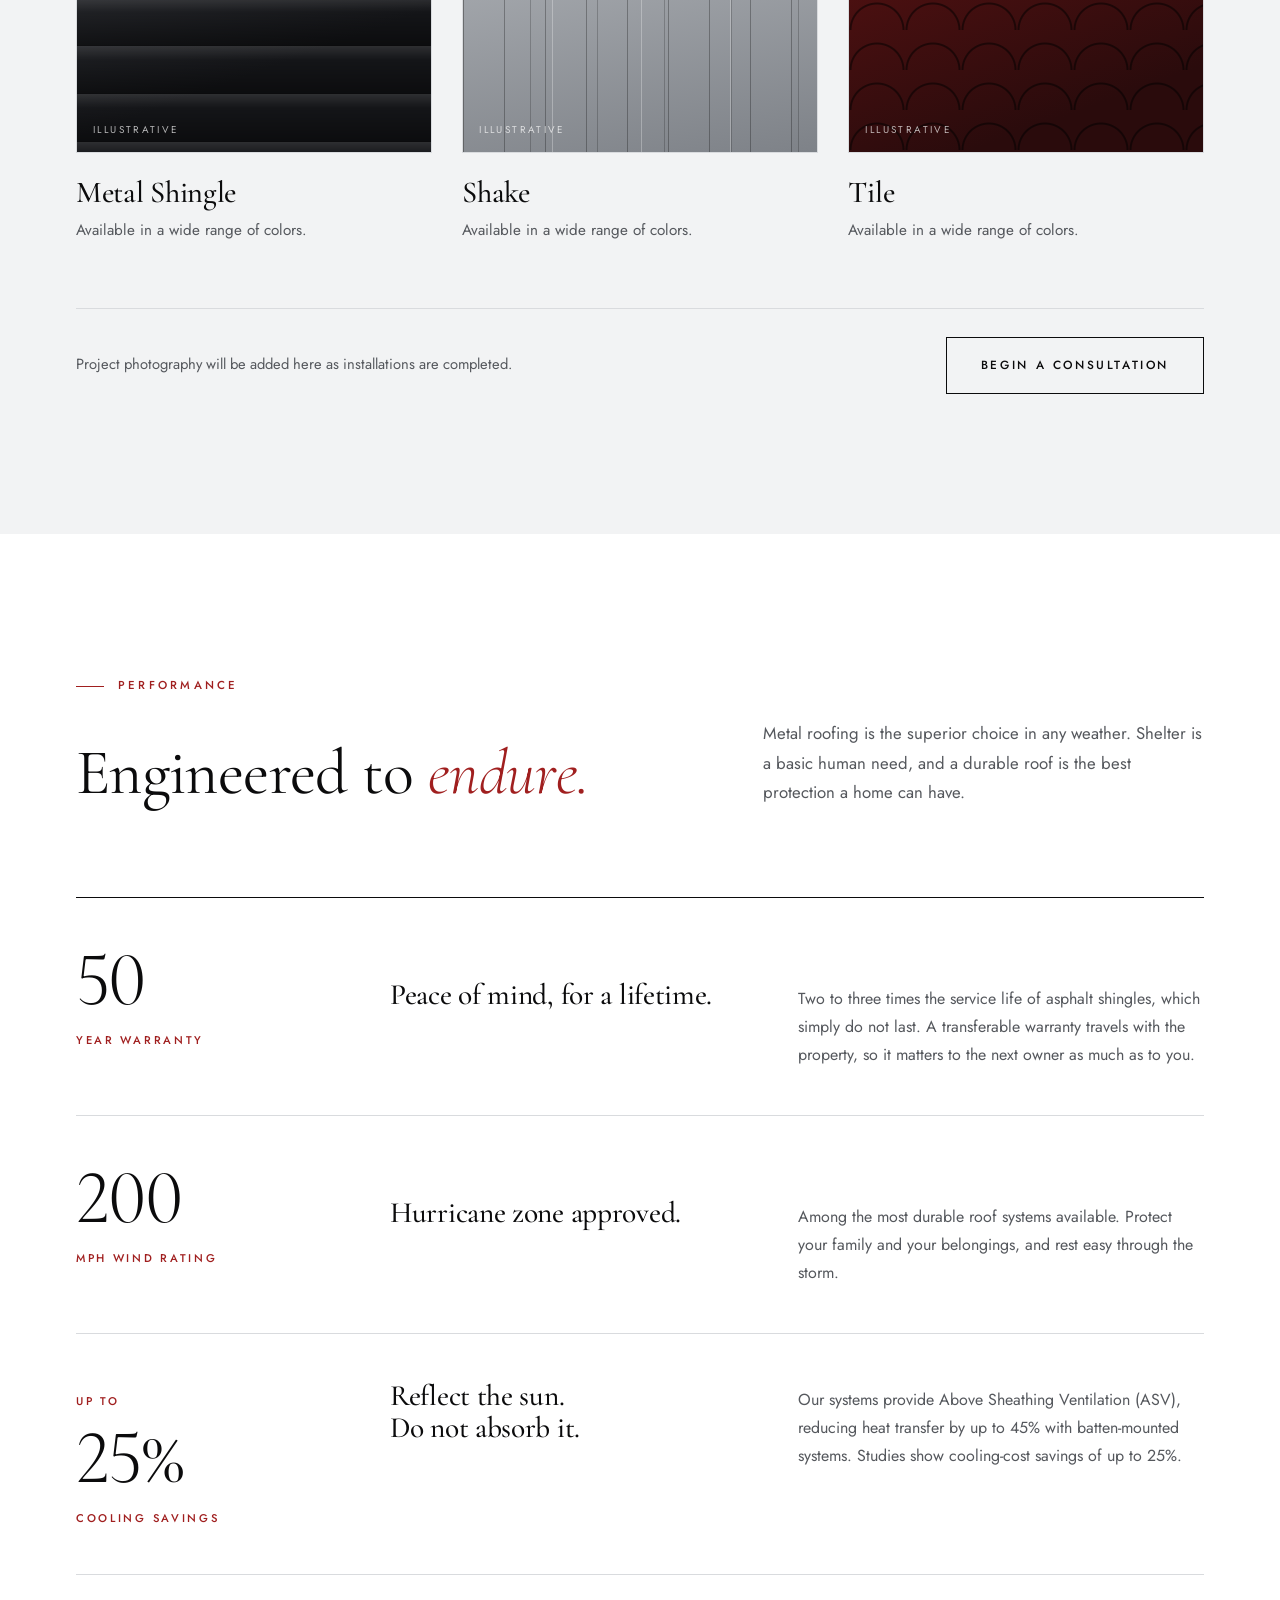
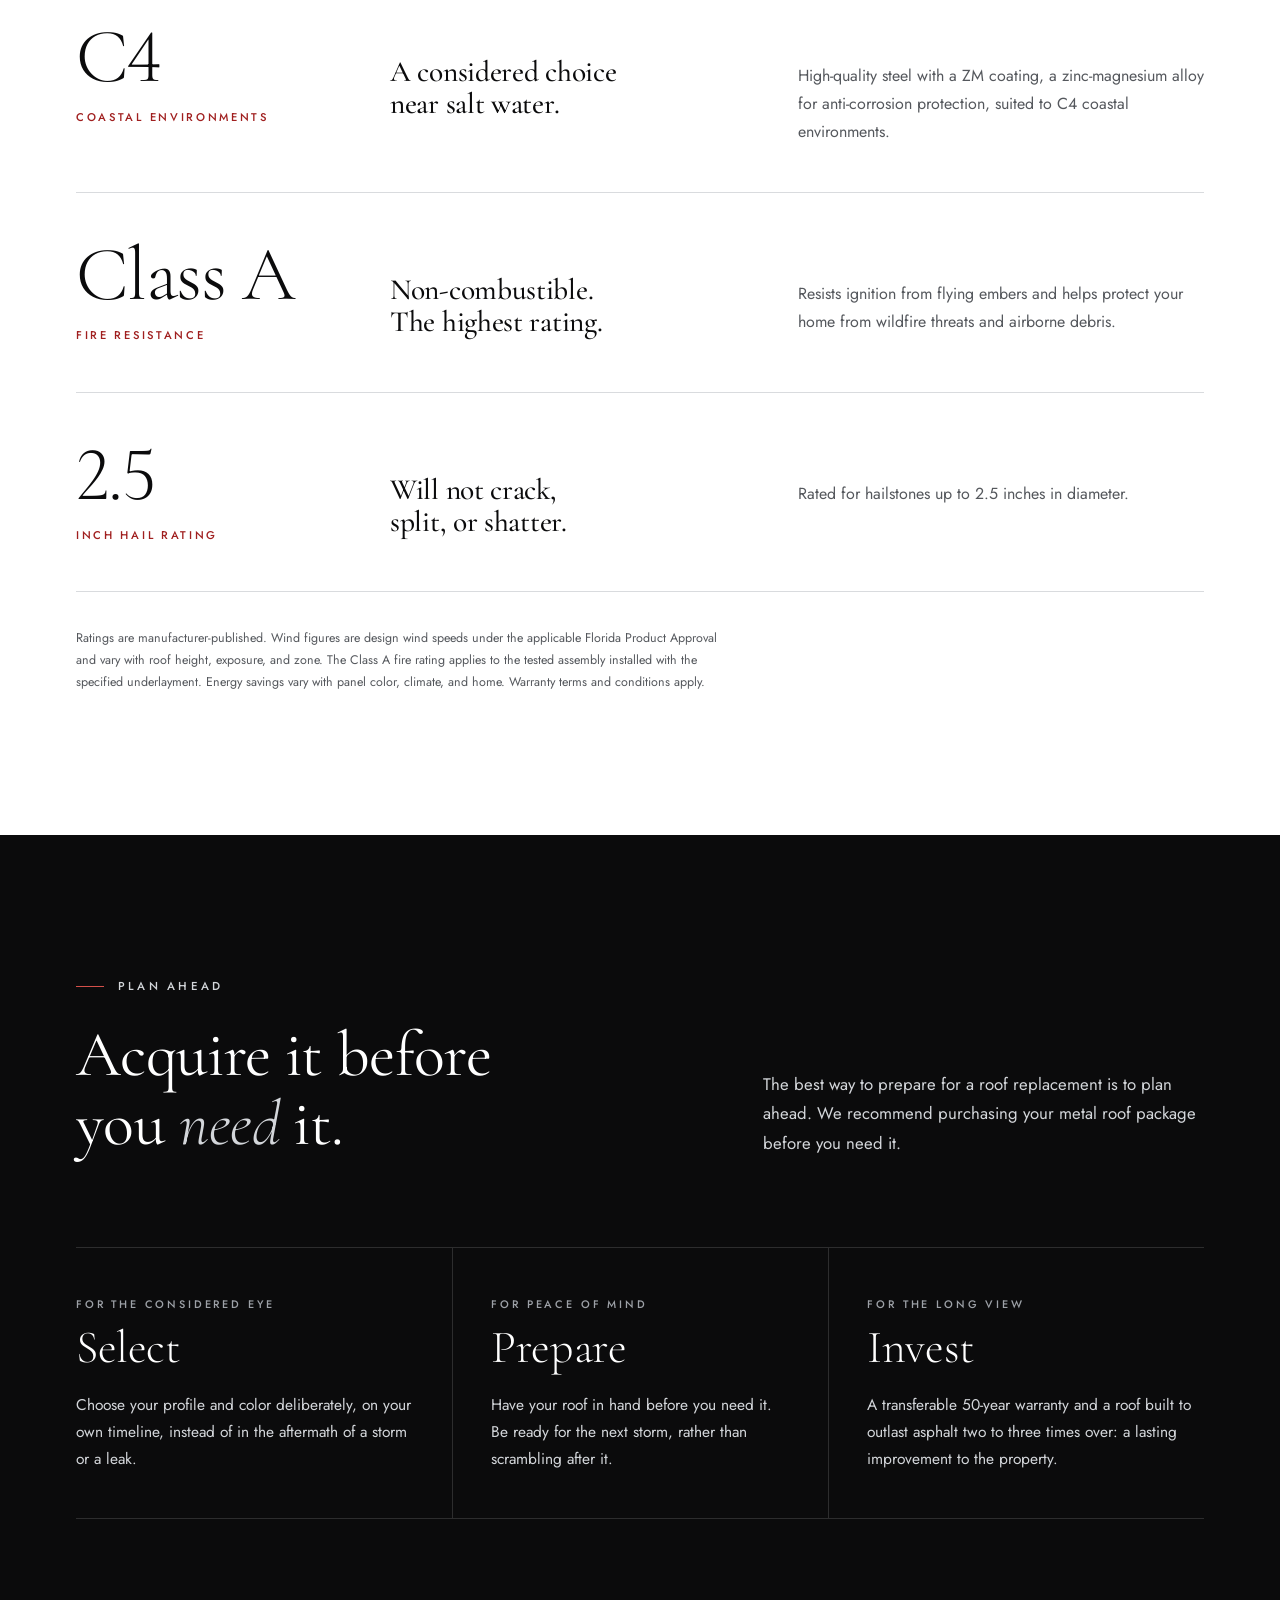
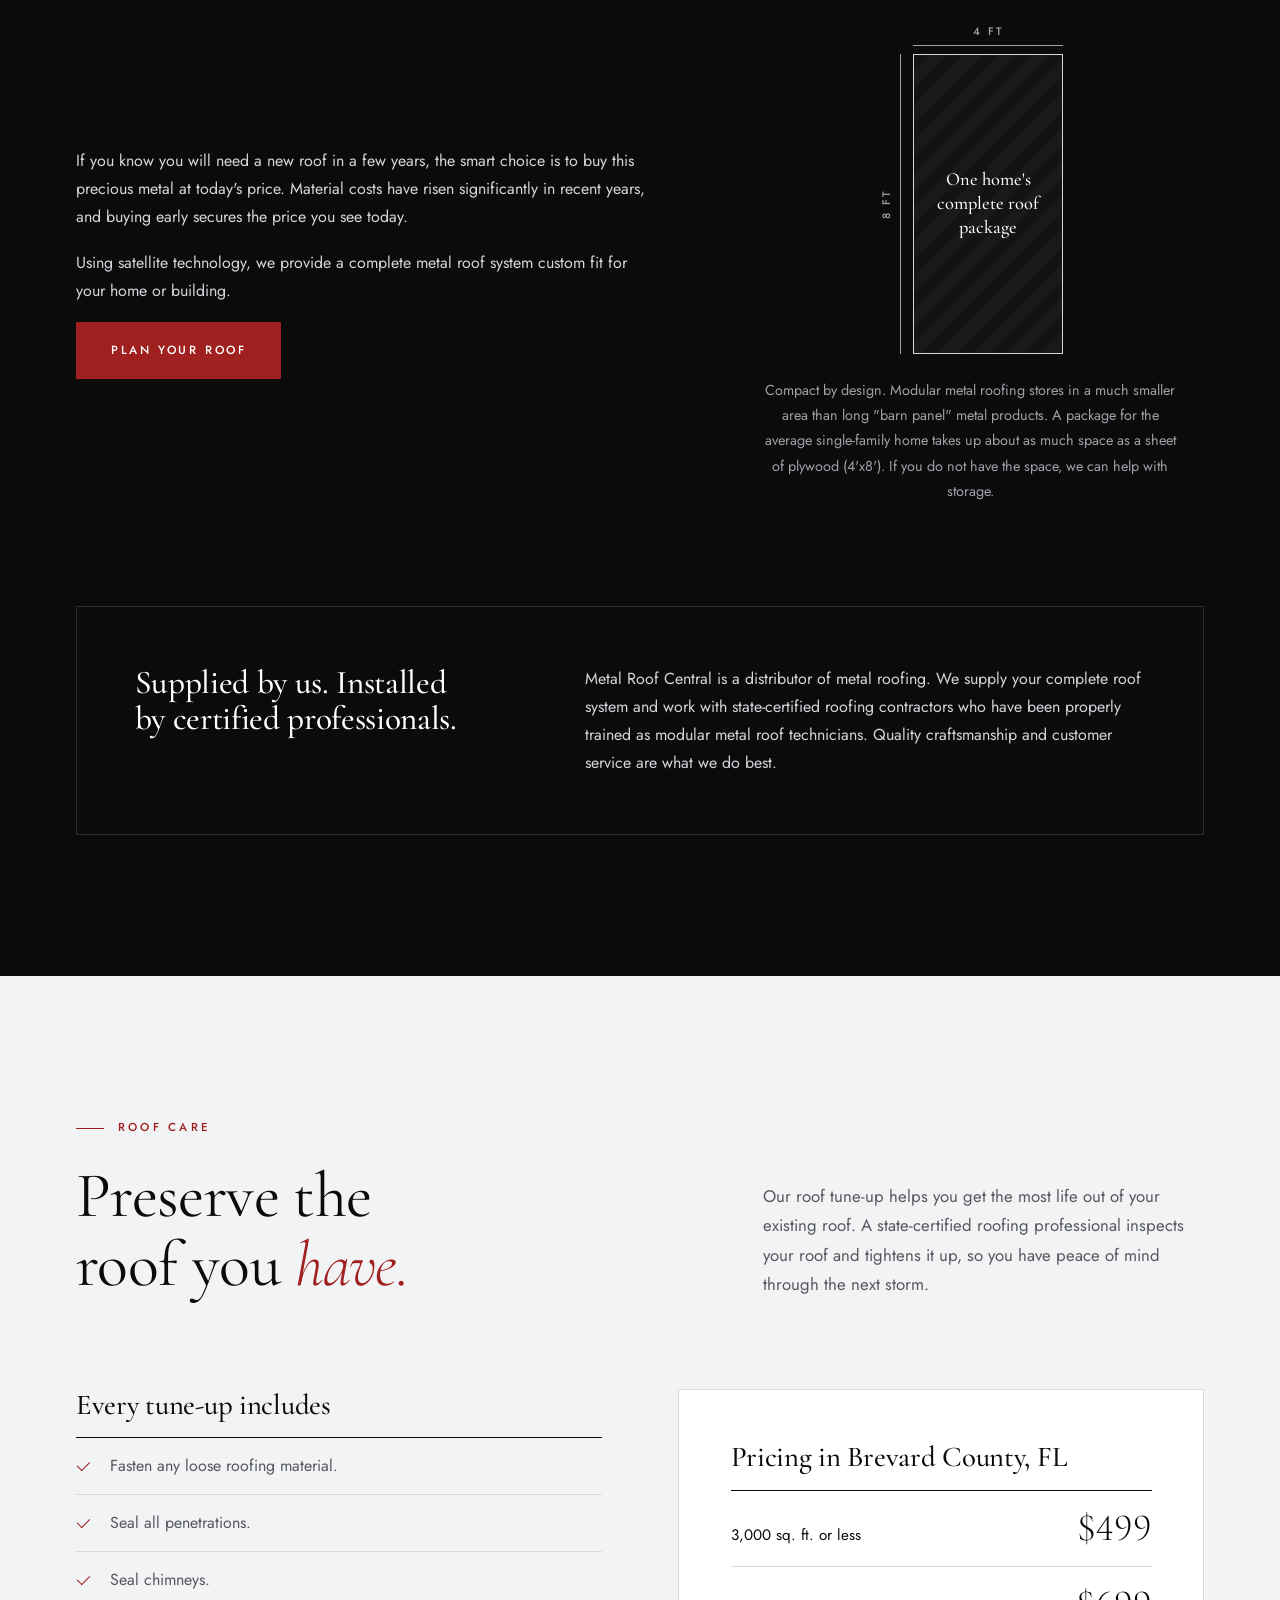
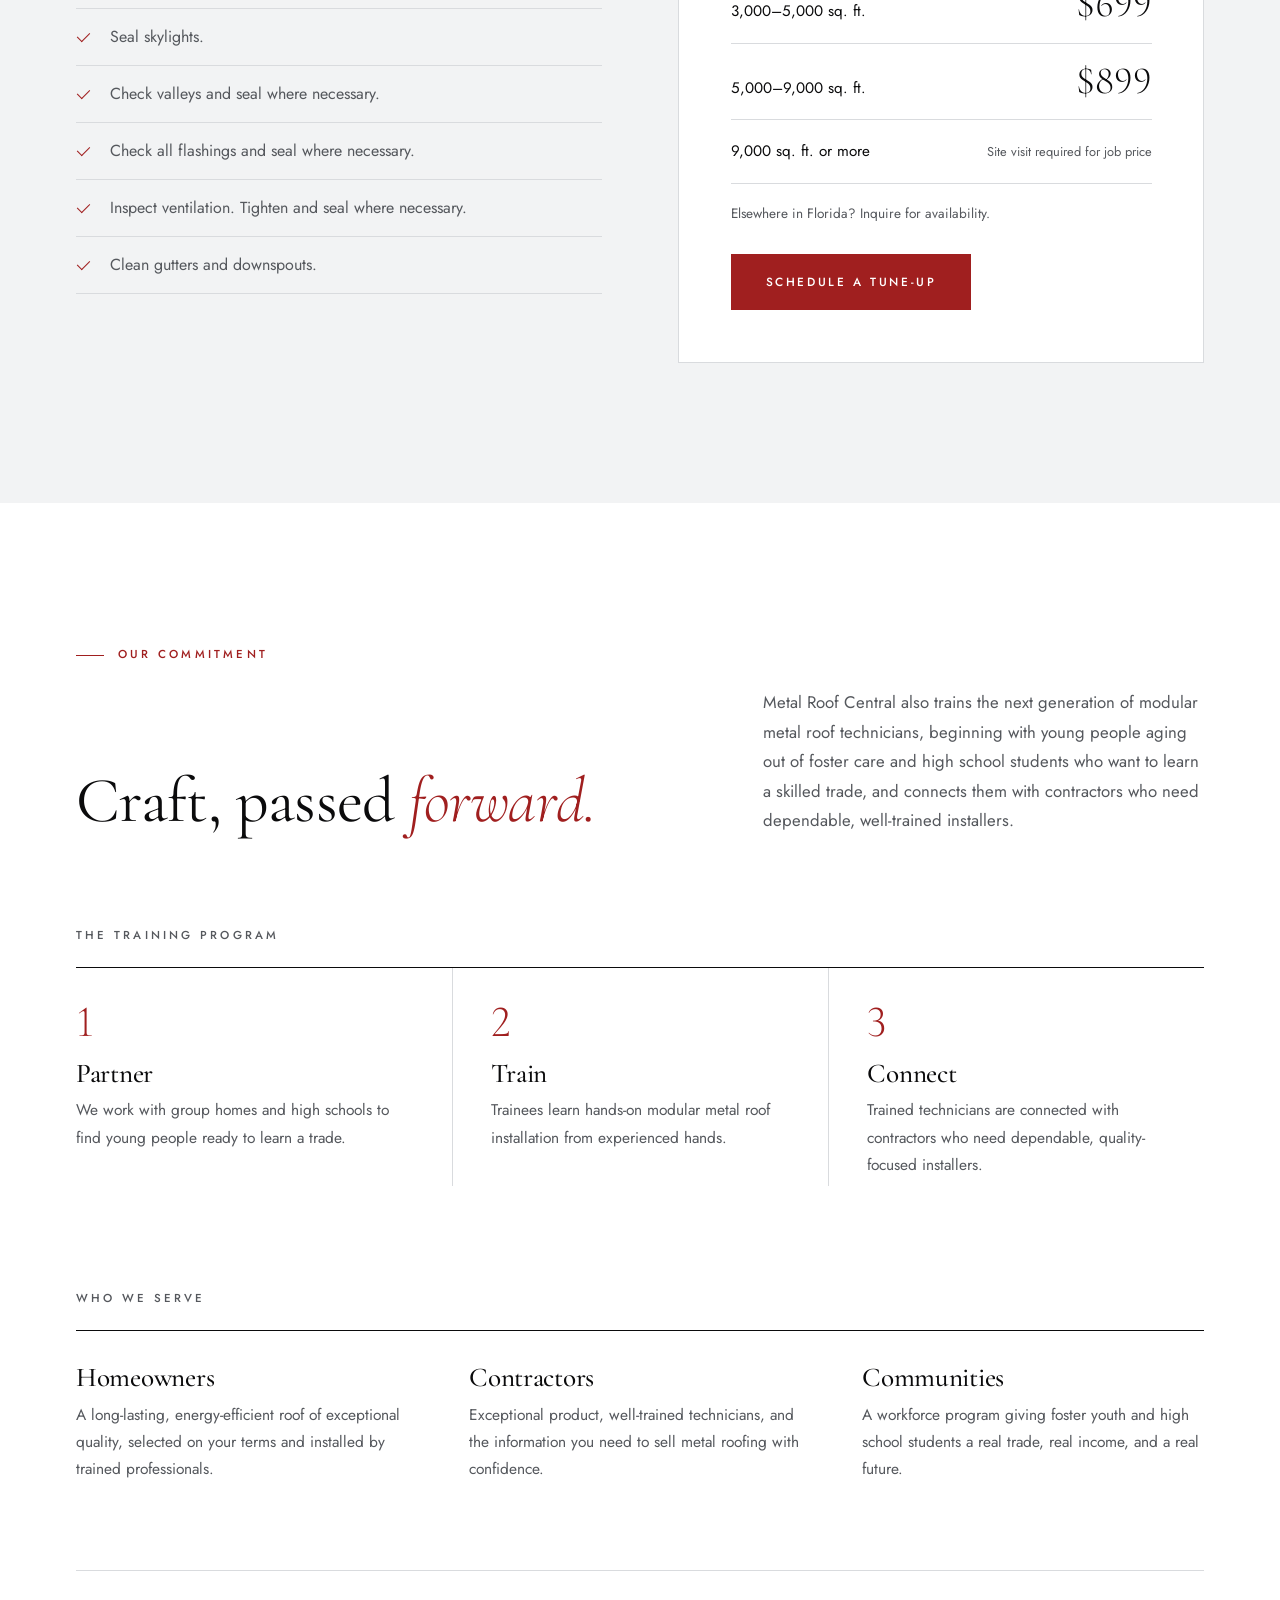
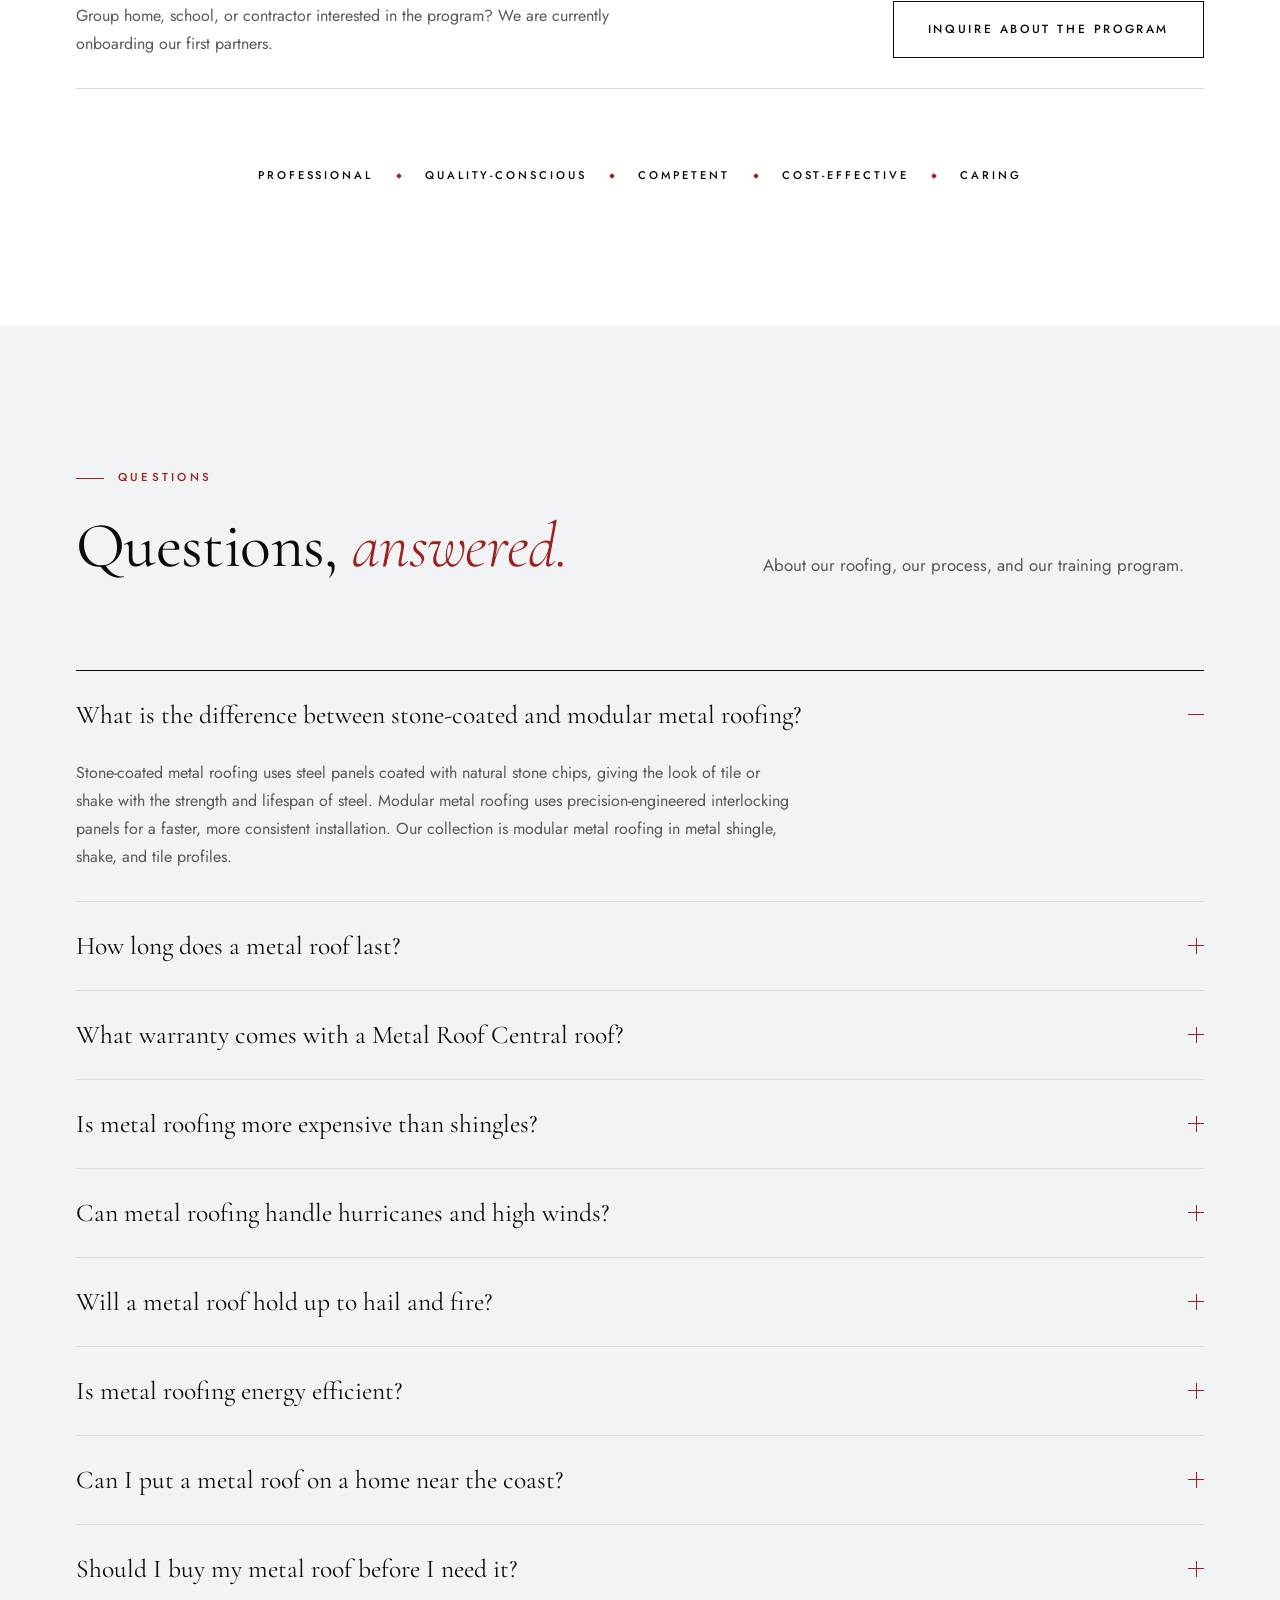
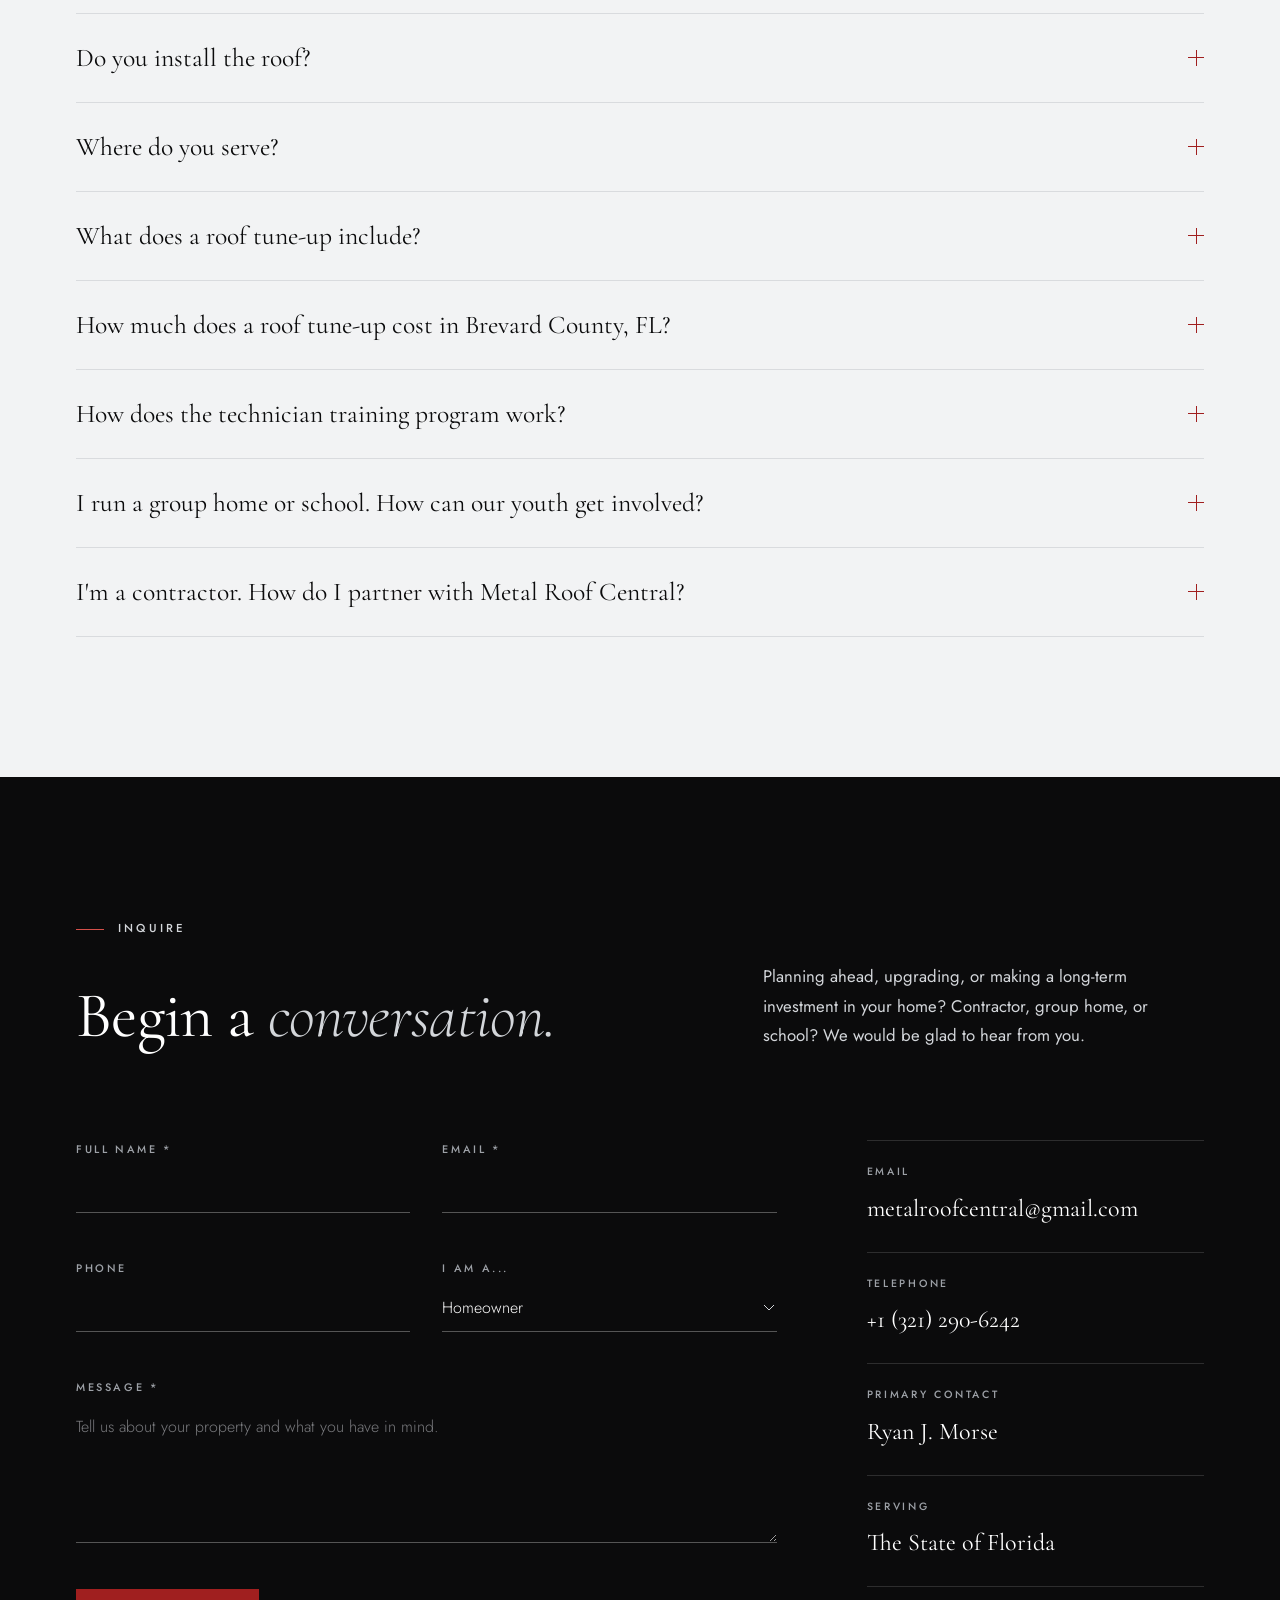
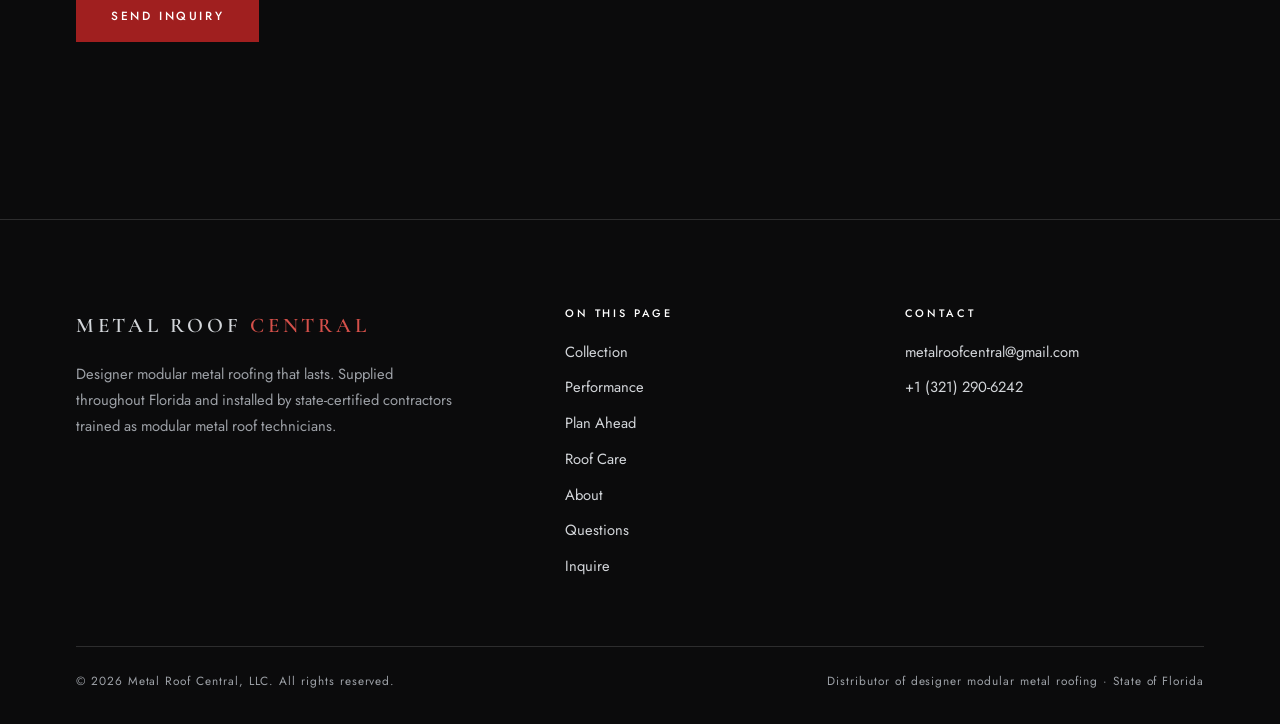
==== commit d287482d: "Rebrand as luxury Florida distributor; add client content and verified claims - Redesign to a high-e" ====
--- a/index.html
+++ b/index.html
@@ -3,38 +3,48 @@
 <head>
 <meta charset="UTF-8">
 <meta name="viewport" content="width=device-width, initial-scale=1.0">
-<title>Metal Roof Central | Modular &amp; Stone-Coated Metal Roofing + Technician Training</title>
-<meta name="description" content="Metal Roof Central installs premium modular and stone-coated metal roofing for homeowners and contractors, while training a new American workforce of metal roof technicians — including youth aging out of foster care and high school students.">
-<meta name="keywords" content="metal roofs, stone coated metal roofs, modular metal roofs, metal shingles, metal tiles, long lasting roofing, energy efficient roofing, hurricane zone roofing, metal roof technician training">
+<title>Metal Roof Central | Designer Modular Metal Roofing Distributor, Florida</title>
+<meta name="description" content="Designer modular metal roofing with a 50-year transferable warranty, hurricane zone approval, and Class A fire resistance. Distributed throughout the state of Florida.">
+<meta name="keywords" content="metal roofs, stone coated metal roofs, modular metal roofs, metal shingles, metal tiles, metal roofing distributor Florida, long lasting roofing, energy efficient roofing, hurricane zone roofing, 50 year warranty metal roof, roof tune-up Brevard County, metal roof technician training">
 <meta name="robots" content="index, follow">
 <link rel="canonical" href="https://www.metalroofcentral.com/">
 
 <!-- Open Graph / social preview -->
 <meta property="og:type" content="website">
 <meta property="og:site_name" content="Metal Roof Central">
-<meta property="og:title" content="Metal Roof Central | Modular &amp; Stone-Coated Metal Roofing + Technician Training">
-<meta property="og:description" content="Premium modular and stone-coated metal roofing for homeowners and contractors — installed by a workforce we train ourselves, starting with foster youth and high school students.">
+<meta property="og:title" content="Metal Roof Central | Designer Modular Metal Roofing Distributor, Florida">
+<meta property="og:description" content="Designer modular metal roofing of the highest quality. 50-year transferable warranty, hurricane zone approved, installed by state-certified contractors.">
 <meta property="og:url" content="https://www.metalroofcentral.com/">
 <meta property="og:image" content="https://www.metalroofcentral.com/images/og-cover.jpg">
 <meta name="twitter:card" content="summary_large_image">
 
 <link rel="preconnect" href="https://fonts.googleapis.com">
-<link href="https://fonts.googleapis.com/css2?family=Playfair+Display:wght@700;800&family=Inter:wght@400;500;600&display=swap" rel="stylesheet">
+<link rel="preconnect" href="https://fonts.gstatic.com" crossorigin>
+<link href="https://fonts.googleapis.com/css2?family=Cormorant+Garamond:ital,wght@0,300;0,400;0,500;0,600;1,300;1,400&family=Jost:wght@300;400;500&display=swap" rel="stylesheet">
 <link rel="stylesheet" href="css/style.css">
 
 <!-- Structured data: who we are (helps Google + AI answer engines identify the business) -->
 <script type="application/ld+json">
 {
   "@context": "https://schema.org",
-  "@type": "RoofingContractor",
+  "@type": "Store",
   "name": "Metal Roof Central",
   "legalName": "Metal Roof Central, LLC",
   "url": "https://www.metalroofcentral.com/",
-  "description": "Metal Roof Central installs modular and stone-coated metal roofing for homeowners and contractors, and trains a new workforce of metal roofing technicians — including youth aging out of foster care and high school students.",
+  "description": "Metal Roof Central is a distributor of designer modular metal roofing (metal shingle, shake, and tile) with a 50-year transferable warranty, hurricane zone approval, and Class A fire resistance. Roof systems are installed by state-certified contractors trained as modular metal roof technicians. The company also offers roof tune-ups in Brevard County, FL, and trains a new workforce of roofing technicians, including youth aging out of foster care and high school students.",
   "email": "metalroofcentral@gmail.com",
   "telephone": "+1-321-290-6242",
   "founder": { "@type": "Person", "name": "Ryan J. Morse" },
-  "areaServed": "US",
+  "areaServed": { "@type": "State", "name": "Florida" },
+  "hasOfferCatalog": {
+    "@type": "OfferCatalog",
+    "name": "Roof tune-ups (Brevard County, FL)",
+    "itemListElement": [
+      { "@type": "Offer", "name": "Roof tune-up, 3,000 sq. ft. or less", "price": "499", "priceCurrency": "USD", "areaServed": { "@type": "AdministrativeArea", "name": "Brevard County, Florida" }, "itemOffered": { "@type": "Service", "name": "Roof tune-up" } },
+      { "@type": "Offer", "name": "Roof tune-up, 3,000–5,000 sq. ft.", "price": "699", "priceCurrency": "USD", "areaServed": { "@type": "AdministrativeArea", "name": "Brevard County, Florida" }, "itemOffered": { "@type": "Service", "name": "Roof tune-up" } },
+      { "@type": "Offer", "name": "Roof tune-up, 5,000–9,000 sq. ft.", "price": "899", "priceCurrency": "USD", "areaServed": { "@type": "AdministrativeArea", "name": "Brevard County, Florida" }, "itemOffered": { "@type": "Service", "name": "Roof tune-up" } }
+    ]
+  },
   "sameAs": []
 }
 </script>
@@ -47,43 +57,83 @@
   "mainEntity": [
     {
       "@type": "Question",
-      "name": "What's the difference between stone-coated and modular metal roofing?",
-      "acceptedAnswer": { "@type": "Answer", "text": "Stone-coated metal roofing uses steel panels coated with natural stone chips, giving the look of tile or shake shingles with the strength and lifespan of steel. Modular metal roofing uses precision-engineered interlocking panels for a faster, more consistent installation. We install both, along with metal shingles and tiles." }
+      "name": "What is the difference between stone-coated and modular metal roofing?",
+      "acceptedAnswer": { "@type": "Answer", "text": "Stone-coated metal roofing uses steel panels coated with natural stone chips, giving the look of tile or shake with the strength and lifespan of steel. Modular metal roofing uses precision-engineered interlocking panels for a faster, more consistent installation. Our collection is modular metal roofing in metal shingle, shake, and tile profiles." }
     },
     {
       "@type": "Question",
       "name": "How long does a metal roof last?",
-      "acceptedAnswer": { "@type": "Answer", "text": "A properly installed metal roof can last 40-70+ years — significantly longer than traditional asphalt shingles, which typically need replacement every 15-20 years." }
+      "acceptedAnswer": { "@type": "Answer", "text": "A properly installed metal roof typically lasts 40 to 70 years or more, compared with roughly 15 to 30 years for asphalt shingles." }
+    },
+    {
+      "@type": "Question",
+      "name": "What warranty comes with a Metal Roof Central roof?",
+      "acceptedAnswer": { "@type": "Answer", "text": "Our roof systems carry a 50-year warranty. The warranty is transferable to the next owner of the property, which makes a metal roof a sound long-term investment if you plan to sell. Terms and conditions apply." }
     },
     {
       "@type": "Question",
       "name": "Is metal roofing more expensive than shingles?",
-      "acceptedAnswer": { "@type": "Answer", "text": "The upfront cost is typically higher than asphalt shingles, but metal roofing's lifespan, energy savings, and lower maintenance needs make it more cost-effective over time." }
+      "acceptedAnswer": { "@type": "Answer", "text": "The upfront cost is typically higher than asphalt shingles, but a metal roof's longevity, energy savings, and low maintenance can make it the more economical choice over the life of the home." }
     },
     {
       "@type": "Question",
       "name": "Can metal roofing handle hurricanes and high winds?",
-      "acceptedAnswer": { "@type": "Answer", "text": "Yes. Metal roofing systems are built and rated for high-wind and hurricane-prone regions, offering far greater wind and impact resistance than standard shingles." }
+      "acceptedAnswer": { "@type": "Answer", "text": "Yes. Our roof systems are hurricane zone approved and carry a 200 MPH wind rating. Actual wind limits depend on roof height, exposure, and zone, as described in the applicable Florida Product Approval." }
+    },
+    {
+      "@type": "Question",
+      "name": "Will a metal roof hold up to hail and fire?",
+      "acceptedAnswer": { "@type": "Answer", "text": "Yes. Our roofs are rated for hail up to 2.5 inches and will not crack, split, or shatter. They also carry a non-combustible Class A fire rating, the highest available, when installed as specified, which resists ignition from flying embers." }
     },
     {
       "@type": "Question",
       "name": "Is metal roofing energy efficient?",
-      "acceptedAnswer": { "@type": "Answer", "text": "Metal roofing reflects solar heat rather than absorbing it, which can meaningfully reduce cooling costs compared to traditional roofing materials." }
+      "acceptedAnswer": { "@type": "Answer", "text": "Yes. Metal reflects the sun rather than absorbing it. Our systems provide Above Sheathing Ventilation (ASV), which reduces heat transfer by up to 45% with batten-mounted systems, and studies show cooling-cost savings of up to 25%." }
+    },
+    {
+      "@type": "Question",
+      "name": "Can I put a metal roof on a home near the coast?",
+      "acceptedAnswer": { "@type": "Answer", "text": "Yes. Our roofs use high-quality steel with a ZM coating, a zinc-magnesium alloy that protects against corrosion, and are suited to C4 coastal environments. For properties very close to the shoreline, we will confirm suitability and warranty coverage with you." }
+    },
+    {
+      "@type": "Question",
+      "name": "Should I buy my metal roof before I need it?",
+      "acceptedAnswer": { "@type": "Answer", "text": "We recommend it. Material costs have risen significantly in recent years, so buying early secures today's price. Modular roofing also stores compactly: a package for the average single-family home takes up about as much space as a 4-foot by 8-foot sheet of plywood, and if you lack the space, we can help with storage." }
+    },
+    {
+      "@type": "Question",
+      "name": "Do you install the roof?",
+      "acceptedAnswer": { "@type": "Answer", "text": "No. Metal Roof Central is a distributor. We supply your complete roof system and work with state-certified roofing contractors who have been trained as modular metal roof technicians." }
+    },
+    {
+      "@type": "Question",
+      "name": "Where do you serve?",
+      "acceptedAnswer": { "@type": "Answer", "text": "We serve the state of Florida. The roof tune-up pricing shown on this page is for Brevard County, FL." }
+    },
+    {
+      "@type": "Question",
+      "name": "What does a roof tune-up include?",
+      "acceptedAnswer": { "@type": "Answer", "text": "A state-certified roofing professional inspects your roof and tightens it up. A tune-up includes fastening any loose roofing material, sealing all penetrations, chimneys, and skylights, checking valleys and flashings and sealing where necessary, inspecting ventilation and tightening and sealing where necessary, and cleaning gutters and downspouts." }
+    },
+    {
+      "@type": "Question",
+      "name": "How much does a roof tune-up cost in Brevard County, FL?",
+      "acceptedAnswer": { "@type": "Answer", "text": "In Brevard County, FL, a roof tune-up is $499 for 3,000 sq. ft. or less, $699 for 3,000-5,000 sq. ft., and $899 for 5,000-9,000 sq. ft. For 9,000 sq. ft. or more, a site visit is required to price the job." }
     },
     {
       "@type": "Question",
       "name": "How does the technician training program work?",
-      "acceptedAnswer": { "@type": "Answer", "text": "We partner with foster care group homes and high schools to identify young people who want to learn a trade. Trainees learn hands-on modular and stone-coated metal roof installation, and are then connected with contractor partners who need reliable, trained help." }
-    },
-    {
-      "@type": "Question",
-      "name": "I run a group home or school — how can our youth get involved?",
-      "acceptedAnswer": { "@type": "Answer", "text": "We're actively onboarding our first group home and school partners. Contact us to start a conversation." }
-    },
-    {
-      "@type": "Question",
-      "name": "I'm a contractor — how do I hire trained technicians or partner with Metal Roof Central?",
-      "acceptedAnswer": { "@type": "Answer", "text": "Reach out through our contact form and let us know your location and needs — we'll follow up to discuss partnership and installer availability." }
+      "acceptedAnswer": { "@type": "Answer", "text": "We partner with foster care group homes and high schools to identify young people who want to learn a trade. Trainees learn hands-on modular metal roof installation, and are then connected with contractor partners who need reliable, trained help." }
+    },
+    {
+      "@type": "Question",
+      "name": "I run a group home or school. How can our youth get involved?",
+      "acceptedAnswer": { "@type": "Answer", "text": "We are actively onboarding our first group home and school partners. Contact us to start a conversation." }
+    },
+    {
+      "@type": "Question",
+      "name": "I'm a contractor. How do I partner with Metal Roof Central?",
+      "acceptedAnswer": { "@type": "Answer", "text": "Reach out through our contact form and tell us your location and needs. We will follow up to discuss product supply, partnership, and installer availability." }
     }
   ]
 }
@@ -93,228 +143,447 @@
 
 <header class="site-header">
   <div class="container nav">
-    <a href="#top" class="logo">METAL ROOF <span>CENTRAL</span></a>
+    <a href="#top" class="logo" aria-label="Metal Roof Central, back to top">Metal Roof <span>Central</span></a>
     <button class="nav-toggle" aria-label="Toggle navigation">
       <span></span><span></span><span></span>
     </button>
     <ul class="nav-links">
-      <li><a href="#overview">Overview</a></li>
-      <li><a href="#gallery">Gallery</a></li>
-      <li><a href="#faq">FAQ</a></li>
-      <li><a href="#contact">Contact</a></li>
+      <li><a href="#collection">Collection</a></li>
+      <li><a href="#performance">Performance</a></li>
+      <li><a href="#plan-ahead">Plan Ahead</a></li>
+      <li><a href="#roof-care">Roof Care</a></li>
+      <li><a href="#commitment">About</a></li>
+      <li><a href="#contact" class="nav-cta">Inquire</a></li>
     </ul>
   </div>
 </header>
 
 <main>
 
+<!-- ======================================================================
+     HERO
+     ====================================================================== -->
 <!-- EDIT: Hero headline / subheadline -->
 <section class="hero" id="top">
-  <div class="container hero-inner">
-    <span class="eyebrow">All-American Modular Metal Roofing</span>
-    <h1>Roofs built to last. A workforce built to matter.</h1>
-    <p class="lead">Metal Roof Central installs premium stone-coated and modular metal roofing for homeowners and contractors — while training a new generation of American roofing technicians, including youth aging out of foster care and high school students learning a real trade.</p>
-    <div class="cta-row">
-      <a href="#contact" class="btn btn-primary">Get a Free Estimate</a>
-      <a href="#overview" class="btn btn-outline">See the Program Overview</a>
-    </div>
-  </div>
-</section>
-
-<!-- ======================================================================
-     PROGRAM OVERVIEW
-     ====================================================================== -->
-<section class="section" id="overview" style="scroll-margin-top: 90px;">
+  <div class="container">
+    <div class="hero-inner">
+      <span class="eyebrow">A Superior Decision</span>
+      <h1>Designer metal roofing <em>that lasts.</em></h1>
+      <p class="lead">Modular metal roofing of the highest quality, at exceptional value. Selected deliberately, acquired on your own timeline, and installed by state-certified contractors.</p>
+      <div class="cta-row">
+        <a href="#contact" class="btn btn-primary">Request a Consultation</a>
+        <a href="#collection" class="btn btn-outline">Explore the Collection</a>
+      </div>
+    </div>
+    <ul class="hero-meta">
+      <li>Distributed throughout Florida</li>
+      <li>50-year transferable warranty</li>
+      <li>Installed by state-certified contractors</li>
+    </ul>
+  </div>
+</section>
+
+<!-- ======================================================================
+     COLLECTION (design + photo gallery)
+     ====================================================================== -->
+<section class="section section--mist" id="collection">
   <div class="container">
     <div class="section-head">
-      <span class="eyebrow">Program Overview</span>
-      <h2>One company, two jobs done right</h2>
-      <p>Metal Roof Central is a metal roofing company and a workforce training program in one. We install premium roofing for homeowners and contractors, and every install helps fund and prove out a pipeline of newly trained technicians — starting with kids aging out of foster care and high school students who want a real trade.</p>
-    </div>
-
-    <h3 style="text-align:center; margin-bottom: 24px;">What We Install</h3>
-    <div class="grid grid-4" style="margin-bottom: 56px;">
-      <div class="card">
-        <div class="icon-badge">1</div>
-        <h3>Stone-Coated Metal Roofs</h3>
-        <p>The look of tile or shake with the strength and lifespan of steel.</p>
-      </div>
-      <div class="card">
-        <div class="icon-badge">2</div>
-        <h3>Modular Metal Roof Systems</h3>
-        <p>Precision-engineered panels for a faster, cleaner, more consistent install.</p>
-      </div>
-      <div class="card">
-        <div class="icon-badge">3</div>
-        <h3>Metal Shingles &amp; Tiles</h3>
-        <p>Classic curb appeal with the durability homeowners actually need.</p>
-      </div>
-      <div class="card">
-        <div class="icon-badge">4</div>
-        <h3>Hurricane-Zone &amp; Energy-Efficient Roofing</h3>
-        <p>Long-lasting, wind-rated, energy-smart roofing for demanding climates.</p>
-      </div>
-    </div>
-
-    <h3 style="text-align:center; margin-bottom: 24px;">Who We Serve</h3>
-    <div class="grid grid-3" style="margin-bottom: 56px;">
-      <div class="card" style="border-top-color: var(--c-black);">
-        <h3>Homeowners</h3>
-        <p>A long-lasting, energy-efficient roof installed by trained, quality-conscious technicians — at a fair price.</p>
-      </div>
-      <div class="card" style="border-top-color: var(--c-black);">
-        <h3>Contractors</h3>
-        <p>The best product, the best-trained installers, and the sales support you need to grow your metal roofing business.</p>
-      </div>
-      <div class="card" style="border-top-color: var(--c-black);">
-        <h3>Communities</h3>
-        <p>A workforce program that gives foster youth and high school students a real trade, real income, and a real future.</p>
-      </div>
-    </div>
-
-    <h3 style="text-align:center; margin-bottom: 12px;">The Training Program</h3>
-    <p style="text-align:center; max-width: 640px; margin: 0 auto 32px; color: var(--c-text-muted);">We partner with foster care group homes and high schools to identify young people who want to learn — then train them as modular metal roof technicians and connect them directly with contractors who need reliable installers.</p>
-    <div class="grid grid-3" style="margin-bottom: 40px;">
-      <div class="card">
-        <div class="icon-badge">1</div>
+      <span class="eyebrow">The Collection</span>
+      <h2>A roof worth <em>choosing.</em></h2>
+      <div class="lede">
+        <p>A wide variety of gorgeous styles and colors. A beautiful roof changes the entire property.</p>
+        <p>Metal shingle, shake, or tile: what is your style?</p>
+      </div>
+    </div>
+
+    <!-- EDIT: When project photography is ready, replace each .profile-art div with <img src="images/your-photo.jpg" alt="..."> -->
+    <div class="profile-grid">
+      <figure class="profile">
+        <div class="profile-art art-shingle" role="img" aria-label="Illustration of the metal shingle profile"></div>
+        <figcaption>
+          <h3>Metal Shingle</h3>
+          <p>Available in a wide range of colors.</p>
+        </figcaption>
+      </figure>
+      <figure class="profile">
+        <div class="profile-art art-shake" role="img" aria-label="Illustration of the metal shake profile"></div>
+        <figcaption>
+          <h3>Shake</h3>
+          <p>Available in a wide range of colors.</p>
+        </figcaption>
+      </figure>
+      <figure class="profile">
+        <div class="profile-art art-tile" role="img" aria-label="Illustration of the metal tile profile"></div>
+        <figcaption>
+          <h3>Tile</h3>
+          <p>Available in a wide range of colors.</p>
+        </figcaption>
+      </figure>
+    </div>
+
+    <div class="collection-note">
+      <p>Project photography will be added here as installations are completed.</p>
+      <a href="#contact" class="btn btn-outline-dark">Begin a Consultation</a>
+    </div>
+  </div>
+</section>
+
+<!-- ======================================================================
+     PERFORMANCE
+     ====================================================================== -->
+<section class="section" id="performance">
+  <div class="container">
+    <div class="section-head">
+      <span class="eyebrow">Performance</span>
+      <h2>Engineered to <em>endure.</em></h2>
+      <div class="lede">
+        <p>Metal roofing is the superior choice in any weather. Shelter is a basic human need, and a durable roof is the best protection a home can have.</p>
+      </div>
+    </div>
+
+    <!-- EDIT: each row is one <article class="spec">. Keep the numbers in sync with the FAQ and structured data in <head>. -->
+    <div class="spec-list">
+      <article class="spec">
+        <div class="spec-stat">
+          <span class="stat">50</span>
+          <span class="stat-unit">Year warranty</span>
+        </div>
+        <h3>Peace of mind, for a lifetime.</h3>
+        <p>Two to three times the service life of asphalt shingles, which simply do not last. A transferable warranty travels with the property, so it matters to the next owner as much as to you.</p>
+      </article>
+
+      <article class="spec">
+        <div class="spec-stat">
+          <span class="stat">200</span>
+          <span class="stat-unit">MPH wind rating</span>
+        </div>
+        <h3>Hurricane zone approved.</h3>
+        <p>Among the most durable roof systems available. Protect your family and your belongings, and rest easy through the storm.</p>
+      </article>
+
+      <article class="spec">
+        <div class="spec-stat">
+          <span class="stat-pre">Up to</span>
+          <span class="stat">25%</span>
+          <span class="stat-unit">Cooling savings</span>
+        </div>
+        <h3>Reflect the sun. Do not absorb it.</h3>
+        <p>Our systems provide Above Sheathing Ventilation (ASV), reducing heat transfer by up to 45% with batten-mounted systems. Studies show cooling-cost savings of up to 25%.</p>
+      </article>
+
+      <article class="spec">
+        <div class="spec-stat">
+          <span class="stat">C4</span>
+          <span class="stat-unit">Coastal environments</span>
+        </div>
+        <h3>A considered choice near salt water.</h3>
+        <p>High-quality steel with a ZM coating, a zinc-magnesium alloy for anti-corrosion protection, suited to C4 coastal environments.</p>
+      </article>
+
+      <article class="spec">
+        <div class="spec-stat">
+          <span class="stat">Class A</span>
+          <span class="stat-unit">Fire resistance</span>
+        </div>
+        <h3>Non-combustible. The highest rating.</h3>
+        <p>Resists ignition from flying embers and helps protect your home from wildfire threats and airborne debris.</p>
+      </article>
+
+      <article class="spec">
+        <div class="spec-stat">
+          <span class="stat">2.5</span>
+          <span class="stat-unit">Inch hail rating</span>
+        </div>
+        <h3>Will not crack, split, or shatter.</h3>
+        <p>Rated for hailstones up to 2.5 inches in diameter.</p>
+      </article>
+    </div>
+
+    <p class="fine-print">Ratings are manufacturer-published. Wind figures are design wind speeds under the applicable Florida Product Approval and vary with roof height, exposure, and zone. The Class A fire rating applies to the tested assembly installed with the specified underlayment. Energy savings vary with panel color, climate, and home. Warranty terms and conditions apply.</p>
+  </div>
+</section>
+
+<!-- ======================================================================
+     PLAN AHEAD
+     ====================================================================== -->
+<section class="section section--ink" id="plan-ahead">
+  <div class="container">
+    <div class="section-head">
+      <span class="eyebrow">Plan Ahead</span>
+      <h2>Acquire it before you <em>need</em> it.</h2>
+      <div class="lede">
+        <p>The best way to prepare for a roof replacement is to plan ahead. We recommend purchasing your metal roof package before you need it.</p>
+      </div>
+    </div>
+
+    <div class="motives">
+      <article class="motive">
+        <span class="motive-label">For the considered eye</span>
+        <h3>Select</h3>
+        <p>Choose your profile and color deliberately, on your own timeline, instead of in the aftermath of a storm or a leak.</p>
+      </article>
+      <article class="motive">
+        <span class="motive-label">For peace of mind</span>
+        <h3>Prepare</h3>
+        <p>Have your roof in hand before you need it. Be ready for the next storm, rather than scrambling after it.</p>
+      </article>
+      <article class="motive">
+        <span class="motive-label">For the long view</span>
+        <h3>Invest</h3>
+        <p>A transferable 50-year warranty and a roof built to outlast asphalt two to three times over: a lasting improvement to the property.</p>
+      </article>
+    </div>
+
+    <div class="split">
+      <div>
+        <p>If you know you will need a new roof in a few years, the smart choice is to buy this precious metal at today's price. Material costs have risen significantly in recent years, and buying early secures the price you see today.</p>
+        <p>Using satellite technology, we provide a complete metal roof system custom fit for your home or building.</p>
+        <a href="#contact" class="btn btn-primary" data-prefill="I'd like to plan a metal roof purchase ahead of time. Property type and approximate size: ">Plan Your Roof</a>
+      </div>
+
+      <figure class="sheet-figure">
+        <div class="sheet-grid">
+          <span class="dim dim-h">4 ft</span>
+          <span class="dim dim-v">8 ft</span>
+          <div class="sheet">One home's complete roof package</div>
+        </div>
+        <figcaption>Compact by design. Modular metal roofing stores in a much smaller area than long "barn panel" metal products. A package for the average single-family home takes up about as much space as a sheet of plywood (4'x8'). If you do not have the space, we can help with storage.</figcaption>
+      </figure>
+    </div>
+
+    <div class="note-panel">
+      <h3>Supplied by us. Installed by certified professionals.</h3>
+      <p>Metal Roof Central is a distributor of metal roofing. We supply your complete roof system and work with state-certified roofing contractors who have been properly trained as modular metal roof technicians. Quality craftsmanship and customer service are what we do best.</p>
+    </div>
+  </div>
+</section>
+
+<!-- ======================================================================
+     ROOF CARE (TUNE-UPS)
+     ====================================================================== -->
+<section class="section section--mist" id="roof-care">
+  <div class="container">
+    <div class="section-head">
+      <span class="eyebrow">Roof Care</span>
+      <h2>Preserve the roof you <em>have.</em></h2>
+      <div class="lede">
+        <p>Our roof tune-up helps you get the most life out of your existing roof. A state-certified roofing professional inspects your roof and tightens it up, so you have peace of mind through the next storm.</p>
+      </div>
+    </div>
+
+    <div class="care-grid">
+      <div class="care-includes">
+        <h3>Every tune-up includes</h3>
+        <ul class="check-list">
+          <li>Fasten any loose roofing material.</li>
+          <li>Seal all penetrations.</li>
+          <li>Seal chimneys.</li>
+          <li>Seal skylights.</li>
+          <li>Check valleys and seal where necessary.</li>
+          <li>Check all flashings and seal where necessary.</li>
+          <li>Inspect ventilation. Tighten and seal where necessary.</li>
+          <li>Clean gutters and downspouts.</li>
+        </ul>
+      </div>
+
+      <!-- EDIT: update prices here, and keep the matching FAQ answer + structured data in <head> in sync -->
+      <div class="pricing-panel">
+        <h3>Pricing in Brevard County, FL</h3>
+        <dl class="price-list">
+          <div class="price-row"><dt>3,000 sq. ft. or less</dt><dd>$499</dd></div>
+          <div class="price-row"><dt>3,000–5,000 sq. ft.</dt><dd>$699</dd></div>
+          <div class="price-row"><dt>5,000–9,000 sq. ft.</dt><dd>$899</dd></div>
+          <div class="price-row"><dt>9,000 sq. ft. or more</dt><dd class="price-note">Site visit required for job price</dd></div>
+        </dl>
+        <p class="price-foot">Elsewhere in Florida? Inquire for availability.</p>
+        <a href="#contact" class="btn btn-primary" data-prefill="I'd like to schedule a roof tune-up. Approximate home size (sq. ft.) and county: ">Schedule a Tune-Up</a>
+      </div>
+    </div>
+  </div>
+</section>
+
+<!-- ======================================================================
+     COMMITMENT (ABOUT + TRAINING PROGRAM)
+     ====================================================================== -->
+<section class="section" id="commitment">
+  <div class="container">
+    <div class="section-head">
+      <span class="eyebrow">Our Commitment</span>
+      <h2>Craft, passed <em>forward.</em></h2>
+      <div class="lede">
+        <p>Metal Roof Central also trains the next generation of modular metal roof technicians, beginning with young people aging out of foster care and high school students who want to learn a skilled trade, and connects them with contractors who need dependable, well-trained installers.</p>
+      </div>
+    </div>
+
+    <p class="subhead">The Training Program</p>
+    <ol class="steps">
+      <li class="step">
+        <span class="step-num">1</span>
         <h3>Partner</h3>
         <p>We work with group homes and high schools to find young people ready to learn a trade.</p>
-      </div>
-      <div class="card">
-        <div class="icon-badge">2</div>
+      </li>
+      <li class="step">
+        <span class="step-num">2</span>
         <h3>Train</h3>
-        <p>Trainees learn hands-on modular and stone-coated metal roof installation from experienced hands.</p>
-      </div>
-      <div class="card">
-        <div class="icon-badge">3</div>
+        <p>Trainees learn hands-on modular metal roof installation from experienced hands.</p>
+      </li>
+      <li class="step">
+        <span class="step-num">3</span>
         <h3>Connect</h3>
         <p>Trained technicians are connected with contractors who need dependable, quality-focused installers.</p>
-      </div>
-    </div>
-    <div class="notice-banner" style="margin-bottom: 56px;">
-      <p>Group home or school interested in getting involved? Or a contractor looking to hire trained technicians? <a href="#contact" style="color: var(--c-red); font-weight: 600;">Get in touch</a> — we're currently onboarding our first partners.</p>
-    </div>
-
-    <h3 style="text-align:center; margin-bottom: 24px;">Our Values</h3>
-    <div class="values-grid">
-      <div class="value-item"><strong>Professional</strong>Every job, every time.</div>
-      <div class="value-item"><strong>Quality-Conscious</strong>No shortcuts on materials or craft.</div>
-      <div class="value-item"><strong>Competent</strong>Trained hands you can trust.</div>
-      <div class="value-item"><strong>Cost-Effective</strong>Fair pricing, real value.</div>
-      <div class="value-item"><strong>Caring</strong>People first, always.</div>
-    </div>
-  </div>
-</section>
-
-<!-- ======================================================================
-     GALLERY
-     ====================================================================== -->
-<section class="section section--silver" id="gallery" style="scroll-margin-top: 90px;">
+      </li>
+    </ol>
+
+    <p class="subhead">Who We Serve</p>
+    <div class="audience">
+      <article>
+        <h3>Homeowners</h3>
+        <p>A long-lasting, energy-efficient roof of exceptional quality, selected on your terms and installed by trained professionals.</p>
+      </article>
+      <article>
+        <h3>Contractors</h3>
+        <p>Exceptional product, well-trained technicians, and the information you need to sell metal roofing with confidence.</p>
+      </article>
+      <article>
+        <h3>Communities</h3>
+        <p>A workforce program giving foster youth and high school students a real trade, real income, and a real future.</p>
+      </article>
+    </div>
+
+    <div class="invite">
+      <p>Group home, school, or contractor interested in the program? We are currently onboarding our first partners.</p>
+      <a href="#contact" class="btn btn-outline-dark" data-prefill="I'm reaching out about the training program as a group home, school, or contractor: ">Inquire About the Program</a>
+    </div>
+
+    <ul class="values-line" aria-label="Our values">
+      <li>Professional</li>
+      <li>Quality-Conscious</li>
+      <li>Competent</li>
+      <li>Cost-Effective</li>
+      <li>Caring</li>
+    </ul>
+  </div>
+</section>
+
+<!-- ======================================================================
+     FAQ
+     ====================================================================== -->
+<section class="section section--mist" id="faq">
   <div class="container">
     <div class="section-head">
-      <span class="eyebrow">Our Work</span>
-      <h2>Portfolio &amp; Gallery</h2>
-      <p>A look at the metal roofing styles we install — real project photos are being added as jobs are completed.</p>
-    </div>
-
-    <!-- EDIT: Replace each .gallery-swatch div with a real <img src="images/your-photo.jpg" alt="..."> once project photos are ready -->
-    <div class="grid grid-4">
-      <div class="gallery-card">
-        <div class="gallery-swatch swatch-1">Modular Metal Roof Systems</div>
-        <div class="gallery-caption"><p>Precision-engineered modular panels for a fast, clean install.</p></div>
-      </div>
-      <div class="gallery-card">
-        <div class="gallery-swatch swatch-2">Stone-Coated Metal Roofing</div>
-        <div class="gallery-caption"><p>The look of tile or shake with the strength of steel.</p></div>
-      </div>
-      <div class="gallery-card">
-        <div class="gallery-swatch swatch-3">Metal Shingles &amp; Tiles</div>
-        <div class="gallery-caption"><p>Classic curb appeal built to outlast traditional shingles.</p></div>
-      </div>
-      <div class="gallery-card">
-        <div class="gallery-swatch swatch-4">Hurricane-Zone Roofing</div>
-        <div class="gallery-caption"><p>Wind-rated, energy-efficient roofing for demanding climates.</p></div>
-      </div>
-    </div>
-
-    <div class="notice-banner">
-      <p>Project photos coming soon. As our trained technicians complete installations, we'll feature real before-and-after photos right here.</p>
-    </div>
-  </div>
-</section>
-
-<!-- ======================================================================
-     FAQ
-     ====================================================================== -->
-<section class="section" id="faq" style="scroll-margin-top: 90px;">
-  <div class="container" style="max-width: 820px;">
+      <span class="eyebrow">Questions</span>
+      <h2>Questions, <em>answered.</em></h2>
+      <div class="lede">
+        <p>About our roofing, our process, and our training program.</p>
+      </div>
+    </div>
+
+    <!-- EDIT: Add/remove FAQ items by copying a .faq-item block. Keep this text in sync with the FAQPage structured data in <head> above. -->
+    <div class="faq-list">
+      <div class="faq-item open">
+        <button class="faq-question"><span>What is the difference between stone-coated and modular metal roofing?</span><span class="plus">+</span></button>
+        <div class="faq-answer"><p>Stone-coated metal roofing uses steel panels coated with natural stone chips, giving the look of tile or shake with the strength and lifespan of steel. Modular metal roofing uses precision-engineered interlocking panels for a faster, more consistent installation. Our collection is modular metal roofing in metal shingle, shake, and tile profiles.</p></div>
+      </div>
+
+      <div class="faq-item">
+        <button class="faq-question"><span>How long does a metal roof last?</span><span class="plus">+</span></button>
+        <div class="faq-answer"><p>A properly installed metal roof typically lasts 40 to 70 years or more, compared with roughly 15 to 30 years for asphalt shingles.</p></div>
+      </div>
+
+      <div class="faq-item">
+        <button class="faq-question"><span>What warranty comes with a Metal Roof Central roof?</span><span class="plus">+</span></button>
+        <div class="faq-answer"><p>Our roof systems carry a 50-year warranty. The warranty is transferable to the next owner of the property, which makes a metal roof a sound long-term investment if you plan to sell. Terms and conditions apply.</p></div>
+      </div>
+
+      <div class="faq-item">
+        <button class="faq-question"><span>Is metal roofing more expensive than shingles?</span><span class="plus">+</span></button>
+        <div class="faq-answer"><p>The upfront cost is typically higher than asphalt shingles, but a metal roof's longevity, energy savings, and low maintenance can make it the more economical choice over the life of the home.</p></div>
+      </div>
+
+      <div class="faq-item">
+        <button class="faq-question"><span>Can metal roofing handle hurricanes and high winds?</span><span class="plus">+</span></button>
+        <div class="faq-answer"><p>Yes. Our roof systems are hurricane zone approved and carry a 200 MPH wind rating. Actual wind limits depend on roof height, exposure, and zone, as described in the applicable Florida Product Approval.</p></div>
+      </div>
+
+      <div class="faq-item">
+        <button class="faq-question"><span>Will a metal roof hold up to hail and fire?</span><span class="plus">+</span></button>
+        <div class="faq-answer"><p>Yes. Our roofs are rated for hail up to 2.5 inches and will not crack, split, or shatter. They also carry a non-combustible Class A fire rating, the highest available, when installed as specified, which resists ignition from flying embers.</p></div>
+      </div>
+
+      <div class="faq-item">
+        <button class="faq-question"><span>Is metal roofing energy efficient?</span><span class="plus">+</span></button>
+        <div class="faq-answer"><p>Yes. Metal reflects the sun rather than absorbing it. Our systems provide Above Sheathing Ventilation (ASV), which reduces heat transfer by up to 45% with batten-mounted systems, and studies show cooling-cost savings of up to 25%.</p></div>
+      </div>
+
+      <div class="faq-item">
+        <button class="faq-question"><span>Can I put a metal roof on a home near the coast?</span><span class="plus">+</span></button>
+        <div class="faq-answer"><p>Yes. Our roofs use high-quality steel with a ZM coating, a zinc-magnesium alloy that protects against corrosion, and are suited to C4 coastal environments. For properties very close to the shoreline, we will confirm suitability and warranty coverage with you.</p></div>
+      </div>
+
+      <div class="faq-item">
+        <button class="faq-question"><span>Should I buy my metal roof before I need it?</span><span class="plus">+</span></button>
+        <div class="faq-answer"><p>We recommend it. Material costs have risen significantly in recent years, so buying early secures today's price. Modular roofing also stores compactly: a package for the average single-family home takes up about as much space as a 4-foot by 8-foot sheet of plywood, and if you lack the space, we can help with storage.</p></div>
+      </div>
+
+      <div class="faq-item">
+        <button class="faq-question"><span>Do you install the roof?</span><span class="plus">+</span></button>
+        <div class="faq-answer"><p>No. Metal Roof Central is a distributor. We supply your complete roof system and work with state-certified roofing contractors who have been trained as modular metal roof technicians.</p></div>
+      </div>
+
+      <div class="faq-item">
+        <button class="faq-question"><span>Where do you serve?</span><span class="plus">+</span></button>
+        <div class="faq-answer"><p>We serve the state of Florida. The roof tune-up pricing shown on this page is for Brevard County, FL.</p></div>
+      </div>
+
+      <div class="faq-item">
+        <button class="faq-question"><span>What does a roof tune-up include?</span><span class="plus">+</span></button>
+        <div class="faq-answer"><p>A state-certified roofing professional inspects your roof and tightens it up. A tune-up includes fastening any loose roofing material, sealing all penetrations, chimneys, and skylights, checking valleys and flashings and sealing where necessary, inspecting ventilation and tightening and sealing where necessary, and cleaning gutters and downspouts.</p></div>
+      </div>
+
+      <div class="faq-item">
+        <button class="faq-question"><span>How much does a roof tune-up cost in Brevard County, FL?</span><span class="plus">+</span></button>
+        <div class="faq-answer"><p>In Brevard County, FL, a roof tune-up is $499 for 3,000 sq. ft. or less, $699 for 3,000-5,000 sq. ft., and $899 for 5,000-9,000 sq. ft. For 9,000 sq. ft. or more, a site visit is required to price the job.</p></div>
+      </div>
+
+      <div class="faq-item">
+        <button class="faq-question"><span>How does the technician training program work?</span><span class="plus">+</span></button>
+        <div class="faq-answer"><p>We partner with foster care group homes and high schools to identify young people who want to learn a trade. Trainees learn hands-on modular metal roof installation, and are then connected with contractor partners who need reliable, trained help.</p></div>
+      </div>
+
+      <div class="faq-item">
+        <button class="faq-question"><span>I run a group home or school. How can our youth get involved?</span><span class="plus">+</span></button>
+        <div class="faq-answer"><p>We are actively onboarding our first group home and school partners. <a href="#contact">Contact us</a> to start a conversation.</p></div>
+      </div>
+
+      <div class="faq-item">
+        <button class="faq-question"><span>I'm a contractor. How do I partner with Metal Roof Central?</span><span class="plus">+</span></button>
+        <div class="faq-answer"><p><a href="#contact">Reach out through our contact form</a> and tell us your location and needs. We will follow up to discuss product supply, partnership, and installer availability.</p></div>
+      </div>
+    </div>
+  </div>
+</section>
+
+<!-- ======================================================================
+     CONTACT
+     ====================================================================== -->
+<section class="section section--ink" id="contact">
+  <div class="container">
     <div class="section-head">
-      <span class="eyebrow">Frequently Asked Questions</span>
-      <h2>Questions? We've got answers</h2>
-      <p>About our roofing, our process, and our training program.</p>
-    </div>
-
-    <!-- EDIT: Add/remove FAQ items by copying a .faq-item block. Keep this text in sync with the FAQPage structured data in <head> above. -->
-    <div class="faq-item open">
-      <button class="faq-question"><span>What's the difference between stone-coated and modular metal roofing?</span><span class="plus">+</span></button>
-      <div class="faq-answer"><p>Stone-coated metal roofing uses steel panels coated with natural stone chips, giving the look of tile or shake shingles with the strength and lifespan of steel. Modular metal roofing uses precision-engineered interlocking panels for a faster, more consistent installation. We install both, along with metal shingles and tiles.</p></div>
-    </div>
-
-    <div class="faq-item">
-      <button class="faq-question"><span>How long does a metal roof last?</span><span class="plus">+</span></button>
-      <div class="faq-answer"><p>A properly installed metal roof can last 40-70+ years — significantly longer than traditional asphalt shingles, which typically need replacement every 15-20 years.</p></div>
-    </div>
-
-    <div class="faq-item">
-      <button class="faq-question"><span>Is metal roofing more expensive than shingles?</span><span class="plus">+</span></button>
-      <div class="faq-answer"><p>The upfront cost is typically higher than asphalt shingles, but metal roofing's lifespan, energy savings, and lower maintenance needs make it more cost-effective over time.</p></div>
-    </div>
-
-    <div class="faq-item">
-      <button class="faq-question"><span>Can metal roofing handle hurricanes and high winds?</span><span class="plus">+</span></button>
-      <div class="faq-answer"><p>Yes. Metal roofing systems are built and rated for high-wind and hurricane-prone regions, offering far greater wind and impact resistance than standard shingles.</p></div>
-    </div>
-
-    <div class="faq-item">
-      <button class="faq-question"><span>Is metal roofing energy efficient?</span><span class="plus">+</span></button>
-      <div class="faq-answer"><p>Metal roofing reflects solar heat rather than absorbing it, which can meaningfully reduce cooling costs compared to traditional roofing materials.</p></div>
-    </div>
-
-    <div class="faq-item">
-      <button class="faq-question"><span>How does the technician training program work?</span><span class="plus">+</span></button>
-      <div class="faq-answer"><p>We partner with foster care group homes and high schools to identify young people who want to learn a trade. Trainees learn hands-on modular and stone-coated metal roof installation, and are then connected with contractor partners who need reliable, trained help.</p></div>
-    </div>
-
-    <div class="faq-item">
-      <button class="faq-question"><span>I run a group home or school — how can our youth get involved?</span><span class="plus">+</span></button>
-      <div class="faq-answer"><p>We're actively onboarding our first group home and school partners. <a href="#contact" style="color: var(--c-red); font-weight: 600;">Contact us</a> to start a conversation.</p></div>
-    </div>
-
-    <div class="faq-item">
-      <button class="faq-question"><span>I'm a contractor — how do I hire trained technicians or partner with Metal Roof Central?</span><span class="plus">+</span></button>
-      <div class="faq-answer"><p><a href="#contact" style="color: var(--c-red); font-weight: 600;">Reach out through our contact form</a> and let us know your location and needs — we'll follow up to discuss partnership and installer availability.</p></div>
-    </div>
-  </div>
-</section>
-
-<!-- ======================================================================
-     CONTACT
-     ====================================================================== -->
-<section class="section section--dark" id="contact" style="scroll-margin-top: 90px;">
-  <div class="container">
-    <div class="section-head">
-      <span class="eyebrow">Get In Touch</span>
-      <h2>Let's talk about your roof — or your future</h2>
-      <p>Whether you're a homeowner, a contractor, or a group home or student interested in the training program, we want to hear from you.</p>
-    </div>
-
-    <div class="split split-c">
+      <span class="eyebrow">Inquire</span>
+      <h2>Begin a <em>conversation.</em></h2>
+      <div class="lede">
+        <p>Planning ahead, upgrading, or making a long-term investment in your home? Contractor, group home, or school? We would be glad to hear from you.</p>
+      </div>
+    </div>
+
+    <div class="contact-grid">
 
       <!-- EDIT: Contact form fields.
            Note: this form opens the visitor's email client (no backend needed).
            Once real hosting is set up, this can be swapped for a hosted form
            service or a small server-side handler that emails submissions directly. -->
-      <form id="contact-form" novalidate style="background: var(--c-white); padding: 32px; border-radius: 4px;">
+      <form id="contact-form" novalidate>
         <div class="form-grid">
           <div class="form-field">
             <label for="name">Full Name *</label>
@@ -343,34 +612,31 @@
           </div>
           <div class="form-field full">
             <label for="message">Message *</label>
-            <textarea id="message" name="message" rows="6" required aria-describedby="message-error"></textarea>
+            <textarea id="message" name="message" rows="5" required aria-describedby="message-error" placeholder="Tell us about your property and what you have in mind."></textarea>
             <span class="field-error" id="message-error" role="alert"></span>
           </div>
         </div>
-        <button type="submit" class="btn btn-primary" id="contact-submit">Send Message</button>
+        <button type="submit" class="btn btn-primary" id="contact-submit">Send Inquiry</button>
         <p id="form-status" class="form-status" role="status" aria-live="polite"></p>
       </form>
 
       <!-- EDIT: Direct contact details -->
-      <div class="contact-info-card">
-        <h3>Direct Contact</h3>
-        <div class="contact-info-line">
-          <div>
-            <span class="label">Email</span>
-            <a href="mailto:metalroofcentral@gmail.com">metalroofcentral@gmail.com</a>
-          </div>
-        </div>
-        <div class="contact-info-line">
-          <div>
-            <span class="label">Phone</span>
-            <a href="tel:+13212906242">+1 (321) 290-6242</a>
-          </div>
-        </div>
-        <div class="contact-info-line">
-          <div>
-            <span class="label">Primary Contact</span>
-            Ryan J. Morse
-          </div>
+      <div class="contact-details">
+        <div class="contact-line">
+          <span class="label">Email</span>
+          <a href="mailto:metalroofcentral@gmail.com">metalroofcentral@gmail.com</a>
+        </div>
+        <div class="contact-line">
+          <span class="label">Telephone</span>
+          <a href="tel:+13212906242">+1 (321) 290-6242</a>
+        </div>
+        <div class="contact-line">
+          <span class="label">Primary Contact</span>
+          <span class="value">Ryan J. Morse</span>
+        </div>
+        <div class="contact-line">
+          <span class="label">Serving</span>
+          <span class="value">The State of Florida</span>
         </div>
       </div>
 
@@ -384,17 +650,19 @@
   <div class="container">
     <div class="footer-grid">
       <div>
-        <h4>Metal Roof Central</h4>
-        <p>Premium modular &amp; stone-coated metal roofing — installed by a trained, all-American workforce.</p>
+        <a href="#top" class="footer-logo">Metal Roof <span>Central</span></a>
+        <p>Designer modular metal roofing that lasts. Supplied throughout Florida and installed by state-certified contractors trained as modular metal roof technicians.</p>
       </div>
       <div>
         <h4>On This Page</h4>
         <ul>
-          <li><a href="#top">Home</a></li>
-          <li><a href="#overview">Overview</a></li>
-          <li><a href="#gallery">Gallery</a></li>
-          <li><a href="#faq">FAQ</a></li>
-          <li><a href="#contact">Contact</a></li>
+          <li><a href="#collection">Collection</a></li>
+          <li><a href="#performance">Performance</a></li>
+          <li><a href="#plan-ahead">Plan Ahead</a></li>
+          <li><a href="#roof-care">Roof Care</a></li>
+          <li><a href="#commitment">About</a></li>
+          <li><a href="#faq">Questions</a></li>
+          <li><a href="#contact">Inquire</a></li>
         </ul>
       </div>
       <div>
@@ -405,7 +673,10 @@
         </ul>
       </div>
     </div>
-    <div class="footer-bottom">&copy; <span id="year"></span> Metal Roof Central, LLC. All rights reserved.</div>
+    <div class="footer-bottom">
+      <span>&copy; <span id="year"></span> Metal Roof Central, LLC. All rights reserved.</span>
+      <span>Distributor of designer modular metal roofing &middot; State of Florida</span>
+    </div>
   </div>
 </footer>
 
--- a/css/style.css
+++ b/css/style.css
@@ -1,131 +1,129 @@
 /* ==========================================================================
    Metal Roof Central — Site Styles
-   Brand colors: black / red / silver (classic, luxury, simple)
+   Direction: high-end luxury. Black, platinum, and one measured red.
+   Type: Cormorant Garamond (display) + Jost (body/UI).
    ========================================================================== */
 
 :root {
-  --c-black: #101010;
-  --c-black-soft: #1b1b1b;
-  --c-red: #a01f1f;
-  --c-red-dark: #7a1717;
-  --c-silver: #c7c9cc;
-  --c-silver-light: #eceeef;
-  --c-white: #ffffff;
-  --c-text: #232323;
-  --c-text-muted: #5c5f62;
-
-  --font-heading: 'Playfair Display', Georgia, 'Times New Roman', serif;
-  --font-body: 'Inter', -apple-system, Segoe UI, Roboto, Arial, sans-serif;
-
-  --max-width: 1180px;
+  --ink: #0b0b0c;
+  --graphite: #141416;
+  --platinum: #d3d6da;
+  --silver: #9da1a7;
+  --mist: #f2f3f4;
+  --white: #ffffff;
+
+  --text: #1a1b1d;
+  --text-muted: #55585d;
+  --line: #d9dbde;
+  --line-dark: rgba(255, 255, 255, 0.14);
+
+  --red: #a01f1f;          /* brand red: accents on light grounds */
+  --red-deep: #7a1717;
+  --red-light: #d4504a;    /* brand red lifted for small details on dark grounds */
+
+  --font-display: 'Cormorant Garamond', 'Cormorant', Georgia, 'Times New Roman', serif;
+  --font-body: 'Jost', 'Avenir Next', 'Segoe UI', Roboto, Arial, sans-serif;
+
+  --max: 1240px;
+  --gutter: clamp(22px, 5vw, 56px);
+  --header-h: 78px;
 }
 
 * { box-sizing: border-box; }
-
-/* Note: scroll-behavior: smooth intentionally omitted — it was found to
-   silently fail to scroll at all in some embedded/automated browser
-   contexts, which would break in-page navigation entirely. Instant jump
-   is less flashy but guaranteed to work everywhere. */
 
 body {
   margin: 0;
   font-family: var(--font-body);
-  color: var(--c-text);
-  background: var(--c-white);
-  line-height: 1.6;
+  font-weight: 400;
+  font-size: 1rem;
+  line-height: 1.75;
+  color: var(--text);
+  background: var(--white);
+  -webkit-font-smoothing: antialiased;
 }
 
 img { max-width: 100%; display: block; }
-
 a { color: inherit; text-decoration: none; }
 
+:focus-visible { outline: 2px solid var(--red-light); outline-offset: 3px; }
+
 .container {
-  max-width: var(--max-width);
+  max-width: var(--max);
   margin: 0 auto;
-  padding: 0 24px;
-}
-
+  padding: 0 var(--gutter);
+}
+
+/* Type
+   ========================================================================== */
 h1, h2, h3, h4 {
-  font-family: var(--font-heading);
-  font-weight: 700;
-  line-height: 1.2;
-  margin: 0 0 16px;
-  color: var(--c-black);
-}
-
-h1 { font-size: clamp(2.1rem, 4vw, 3.4rem); }
-h2 { font-size: clamp(1.6rem, 3vw, 2.3rem); }
-h3 { font-size: 1.3rem; }
-
-p { margin: 0 0 16px; color: var(--c-text-muted); }
+  font-family: var(--font-display);
+  font-weight: 400;
+  line-height: 1.08;
+  letter-spacing: -0.01em;
+  color: var(--ink);
+  margin: 0 0 0.5em;
+  text-wrap: balance;
+}
+h3 { font-weight: 500; }
+em { font-style: italic; }
+h1 em, h2 em { font-weight: 300; color: var(--red); }
+
+p { margin: 0 0 1.1em; color: var(--text-muted); }
 
 .eyebrow {
-  text-transform: uppercase;
-  letter-spacing: 0.14em;
-  font-size: 0.78rem;
-  font-weight: 600;
-  color: var(--c-red);
-  margin-bottom: 10px;
   display: block;
-}
-
-.section {
-  padding: 72px 0;
-}
-
-.section--tight { padding: 48px 0; }
-
-.section--dark {
-  background: var(--c-black);
-  color: var(--c-silver-light);
-}
-.section--dark h2, .section--dark h3 { color: var(--c-white); }
-.section--dark p { color: var(--c-silver); }
-
-.section--silver {
-  background: var(--c-silver-light);
-}
-
-.section-head {
-  max-width: 720px;
-  margin: 0 auto 48px;
-  text-align: center;
+  font-size: 0.72rem;
+  font-weight: 500;
+  letter-spacing: 0.28em;
+  text-transform: uppercase;
+  color: var(--red);
+  margin-bottom: 1.5rem;
+}
+.eyebrow::before {
+  content: "";
+  display: inline-block;
+  width: 28px;
+  height: 1px;
+  background: currentColor;
+  vertical-align: middle;
+  margin-right: 14px;
+}
+
+.subhead {
+  font-size: 0.72rem;
+  font-weight: 500;
+  letter-spacing: 0.28em;
+  text-transform: uppercase;
+  color: var(--text-muted);
+  margin: 0 0 22px;
 }
 
 /* Buttons
    ========================================================================== */
 .btn {
   display: inline-block;
-  padding: 14px 30px;
-  font-weight: 600;
-  font-size: 0.95rem;
-  letter-spacing: 0.02em;
-  border-radius: 3px;
-  border: 2px solid transparent;
+  padding: 17px 34px;
+  font-family: var(--font-body);
+  font-size: 0.74rem;
+  font-weight: 500;
+  letter-spacing: 0.22em;
+  text-transform: uppercase;
+  border: 1px solid transparent;
+  border-radius: 0;
   cursor: pointer;
-  transition: background 0.2s ease, color 0.2s ease, border-color 0.2s ease, transform 0.15s ease;
-}
-
-.btn-primary {
-  background: var(--c-red);
-  color: var(--c-white);
-  border-color: var(--c-red);
-}
-.btn-primary:hover { background: var(--c-red-dark); border-color: var(--c-red-dark); transform: translateY(-1px); }
-
-.btn-outline {
-  background: transparent;
-  color: var(--c-white);
-  border-color: var(--c-silver);
-}
-.btn-outline:hover { background: var(--c-white); color: var(--c-black); }
-
-.btn-dark {
-  background: var(--c-black);
-  color: var(--c-white);
-  border-color: var(--c-black);
-}
-.btn-dark:hover { background: var(--c-black-soft); }
+  transition: background 0.25s ease, color 0.25s ease, border-color 0.25s ease;
+}
+.btn-primary { background: var(--red); color: var(--white); border-color: var(--red); }
+.btn-primary:hover { background: var(--red-deep); border-color: var(--red-deep); }
+
+.btn-outline { background: transparent; color: var(--white); border-color: var(--silver); }
+.btn-outline:hover { background: var(--white); color: var(--ink); border-color: var(--white); }
+
+.btn-outline-dark { background: transparent; color: var(--ink); border-color: var(--ink); }
+.btn-outline-dark:hover { background: var(--ink); color: var(--white); }
+
+.btn:disabled,
+.btn[disabled] { opacity: 0.6; cursor: not-allowed; }
 
 .cta-row { display: flex; gap: 16px; flex-wrap: wrap; }
 
@@ -135,406 +133,765 @@
   position: sticky;
   top: 0;
   z-index: 100;
-  background: var(--c-black);
-  border-bottom: 3px solid var(--c-red);
+  background: rgba(11, 11, 12, 0.94);
+  -webkit-backdrop-filter: blur(10px);
+  backdrop-filter: blur(10px);
+  border-bottom: 1px solid var(--line-dark);
 }
 
 .nav {
   display: flex;
   align-items: center;
   justify-content: space-between;
-  padding-top: 16px;
-  padding-bottom: 16px;
+  height: var(--header-h);
 }
 
 .logo {
-  font-family: var(--font-heading);
-  font-weight: 700;
+  font-family: var(--font-display);
+  font-weight: 600;
   font-size: 1.35rem;
-  color: var(--c-white);
-  letter-spacing: 0.01em;
-}
-.logo span { color: var(--c-red); }
+  letter-spacing: 0.18em;
+  text-transform: uppercase;
+  color: var(--white);
+  white-space: nowrap;
+}
+.logo span { color: var(--red-light); }
 
 .nav-links {
   display: flex;
+  align-items: center;
   gap: 30px;
   list-style: none;
   margin: 0;
   padding: 0;
 }
-
 .nav-links a {
-  color: var(--c-silver-light);
-  font-weight: 500;
-  font-size: 0.95rem;
-  padding: 6px 2px;
-  border-bottom: 2px solid transparent;
-  transition: border-color 0.2s ease, color 0.2s ease;
+  font-size: 0.7rem;
+  font-weight: 500;
+  letter-spacing: 0.2em;
+  text-transform: uppercase;
+  color: var(--platinum);
+  padding: 8px 0;
+  border-bottom: 1px solid transparent;
+  transition: color 0.2s ease, border-color 0.2s ease, background 0.2s ease;
 }
 .nav-links a:hover,
-.nav-links a.active {
-  color: var(--c-white);
-  border-color: var(--c-red);
+.nav-links a.active { color: var(--white); border-color: var(--red-light); }
+
+.nav-links a.nav-cta {
+  border: 1px solid var(--silver);
+  padding: 11px 22px;
+}
+.nav-links a.nav-cta:hover,
+.nav-links a.nav-cta.active {
+  background: var(--white);
+  color: var(--ink);
+  border-color: var(--white);
 }
 
 .nav-toggle {
   display: none;
   flex-direction: column;
-  gap: 5px;
+  gap: 6px;
   background: none;
   border: none;
   cursor: pointer;
-  padding: 6px;
-}
-.nav-toggle span {
-  width: 26px;
-  height: 2px;
-  background: var(--c-white);
-  display: block;
-}
-
-@media (max-width: 820px) {
+  padding: 8px;
+}
+.nav-toggle span { width: 26px; height: 1px; background: var(--white); display: block; }
+
+@media (max-width: 1180px) {
   .nav-toggle { display: flex; }
   .nav-links {
     position: absolute;
     top: 100%;
     left: 0;
     right: 0;
-    background: var(--c-black);
+    background: var(--ink);
     flex-direction: column;
+    align-items: stretch;
     gap: 0;
     max-height: 0;
     overflow: hidden;
-    transition: max-height 0.25s ease;
-    border-bottom: 3px solid var(--c-red);
+    transition: max-height 0.3s ease;
+    border-bottom: 1px solid var(--line-dark);
   }
-  .nav-links.open { max-height: 320px; }
-  .nav-links li { border-top: 1px solid #2a2a2a; }
-  .nav-links a { display: block; padding: 16px 24px; }
+  .nav-links.open { max-height: 520px; }
+  .nav-links li { border-top: 1px solid var(--line-dark); }
+  .nav-links a,
+  .nav-links a.nav-cta {
+    display: block;
+    padding: 20px var(--gutter);
+    border: 0;
+    font-size: 0.74rem;
+  }
+  .nav-links a:hover,
+  .nav-links a.active { border: 0; color: var(--red-light); }
+  .nav-links a.nav-cta:hover,
+  .nav-links a.nav-cta.active { background: transparent; color: var(--red-light); }
 }
 
 /* Hero
    ========================================================================== */
 .hero {
-  background: linear-gradient(135deg, var(--c-black) 0%, #241010 100%);
-  color: var(--c-white);
-  padding: 100px 0 90px;
   position: relative;
   overflow: hidden;
-}
-.hero::after {
+  color: var(--white);
+  background:
+    radial-gradient(ellipse 60% 75% at 80% 15%, rgba(160, 31, 31, 0.26), transparent 62%),
+    repeating-linear-gradient(90deg, rgba(255, 255, 255, 0.08) 0 1px, rgba(0, 0, 0, 0.45) 1px 3px, transparent 3px 104px),
+    linear-gradient(180deg, #0b0b0c 0%, #111113 100%);
+  padding: clamp(88px, 13vw, 170px) 0 0;
+}
+.hero-inner { max-width: 880px; padding-bottom: clamp(72px, 9vw, 120px); }
+.hero .eyebrow { color: var(--platinum); }
+.hero .eyebrow::before { background: var(--red-light); }
+.hero h1 {
+  font-size: clamp(3rem, 8vw, 7rem);
+  font-weight: 300;
+  line-height: 1;
+  color: var(--white);
+  margin-bottom: 0.4em;
+}
+.hero h1 em {
+  font-weight: 300;
+  color: var(--platinum);
+  background: linear-gradient(100deg, #f6f7f8 0%, #a9adb3 48%, #eceef0 100%);
+  -webkit-background-clip: text;
+  background-clip: text;
+  -webkit-text-fill-color: transparent;
+}
+.hero .lead {
+  font-size: clamp(1.1rem, 1.7vw, 1.3rem);
+  font-weight: 300;
+  color: var(--platinum);
+  max-width: 54ch;
+  margin-bottom: 2.4rem;
+}
+
+.hero-meta {
+  list-style: none;
+  margin: 0;
+  padding: 0;
+  display: grid;
+  grid-template-columns: repeat(3, 1fr);
+  border-top: 1px solid var(--line-dark);
+}
+.hero-meta li {
+  padding: 24px 0 28px;
+  font-size: 0.7rem;
+  font-weight: 500;
+  letter-spacing: 0.22em;
+  text-transform: uppercase;
+  color: var(--silver);
+}
+.hero-meta li + li { border-left: 1px solid var(--line-dark); padding-left: 28px; }
+
+/* Sections
+   ========================================================================== */
+section[id] { scroll-margin-top: var(--header-h); }
+
+.section { padding: clamp(80px, 11vw, 150px) 0; }
+.section--mist { background: var(--mist); }
+.section--ink { background: var(--ink); color: var(--platinum); }
+.section--ink h2,
+.section--ink h3 { color: var(--white); }
+.section--ink h2 em { color: var(--platinum); }
+.section--ink p { color: var(--platinum); }
+.section--ink strong { color: var(--white); }
+.section--ink .eyebrow { color: var(--platinum); }
+.section--ink .eyebrow::before { background: var(--red-light); }
+
+.section-head {
+  display: grid;
+  grid-template-columns: minmax(0, 1.15fr) minmax(0, 0.85fr);
+  gap: 0 clamp(40px, 7vw, 110px);
+  align-items: end;
+  margin-bottom: clamp(52px, 7vw, 92px);
+}
+.section-head .eyebrow { grid-column: 1 / -1; }
+.section-head h2 { font-size: clamp(2.3rem, 5vw, 4.2rem); margin: 0; font-weight: 400; }
+.section-head .lede { font-size: 1.05rem; }
+.section-head .lede p:last-child { margin-bottom: 0; }
+
+/* Collection
+   ========================================================================== */
+.profile-grid {
+  display: grid;
+  grid-template-columns: repeat(3, minmax(0, 1fr));
+  gap: clamp(18px, 2.4vw, 36px);
+}
+.profile { margin: 0; }
+.profile-art {
+  position: relative;
+  aspect-ratio: 4 / 5;
+  overflow: hidden;
+  border: 1px solid var(--line);
+}
+.profile-art::after {
+  content: "Illustrative";
+  position: absolute;
+  left: 16px;
+  bottom: 14px;
+  font-size: 0.62rem;
+  letter-spacing: 0.24em;
+  text-transform: uppercase;
+  color: rgba(255, 255, 255, 0.7);
+}
+.art-shingle {
+  background:
+    repeating-linear-gradient(180deg, rgba(255, 255, 255, 0.11) 0, rgba(255, 255, 255, 0) 14px, rgba(0, 0, 0, 0.4) 47px, rgba(0, 0, 0, 0.55) 48px),
+    linear-gradient(160deg, #3b3d42 0%, #141518 75%);
+}
+.art-shake {
+  background:
+    repeating-linear-gradient(90deg, rgba(0, 0, 0, 0.28) 0 1px, transparent 1px 41px),
+    repeating-linear-gradient(90deg, rgba(0, 0, 0, 0.2) 0 1px, transparent 1px 67px),
+    repeating-linear-gradient(90deg, rgba(255, 255, 255, 0.28) 0 1px, transparent 1px 89px),
+    linear-gradient(170deg, #cfd2d6 0%, #7e8288 100%);
+}
+.art-tile {
+  background:
+    radial-gradient(circle at 50% 100%, rgba(0, 0, 0, 0) 0 25px, rgba(0, 0, 0, 0.5) 26px 27px, transparent 28px) 0 0 / 56px 40px,
+    linear-gradient(160deg, #7a1717 0%, #2a0b0c 85%);
+}
+.profile figcaption { padding-top: 24px; }
+.profile h3 { font-size: 1.9rem; margin: 0 0 0.25em; }
+.profile p { margin: 0; font-size: 0.95rem; }
+
+.collection-note {
+  display: flex;
+  justify-content: space-between;
+  align-items: center;
+  gap: 24px;
+  flex-wrap: wrap;
+  margin-top: clamp(40px, 5vw, 64px);
+  padding-top: 28px;
+  border-top: 1px solid var(--line);
+}
+.collection-note p { margin: 0; font-size: 0.92rem; }
+
+/* Performance
+   ========================================================================== */
+.spec-list { border-top: 1px solid var(--ink); }
+.spec {
+  display: grid;
+  grid-template-columns: minmax(200px, 0.8fr) minmax(0, 1.1fr) minmax(0, 1.3fr);
+  gap: 20px clamp(28px, 5vw, 72px);
+  align-items: baseline;
+  padding: clamp(30px, 3.6vw, 46px) 0;
+  border-bottom: 1px solid var(--line);
+}
+.spec h3 { font-size: clamp(1.5rem, 2.3vw, 2.05rem); margin: 0; }
+.spec p { margin: 0; }
+.spec-stat { display: flex; flex-direction: column; }
+.stat {
+  font-family: var(--font-display);
+  font-weight: 300;
+  font-size: clamp(3.2rem, 6vw, 5.4rem);
+  line-height: 0.95;
+  letter-spacing: -0.02em;
+  color: var(--ink);
+  font-variant-numeric: lining-nums;
+}
+.stat-pre,
+.stat-unit {
+  font-size: 0.7rem;
+  font-weight: 500;
+  letter-spacing: 0.24em;
+  text-transform: uppercase;
+  color: var(--red);
+}
+.stat-pre { margin-bottom: 10px; }
+.stat-unit { margin-top: 14px; }
+
+.fine-print {
+  margin: 36px 0 0;
+  max-width: 92ch;
+  font-size: 0.78rem;
+  line-height: 1.75;
+  color: var(--text-muted);
+}
+
+/* Plan ahead
+   ========================================================================== */
+.motives {
+  display: grid;
+  grid-template-columns: repeat(3, minmax(0, 1fr));
+  border-top: 1px solid var(--line-dark);
+  border-bottom: 1px solid var(--line-dark);
+  margin-bottom: clamp(64px, 8vw, 112px);
+}
+.motive { padding: clamp(30px, 3.6vw, 50px) clamp(20px, 3vw, 44px); }
+.motive:first-child { padding-left: 0; }
+.motive:last-child { padding-right: 0; }
+.motive + .motive { border-left: 1px solid var(--line-dark); }
+.motive-label {
+  display: block;
+  font-size: 0.68rem;
+  font-weight: 500;
+  letter-spacing: 0.26em;
+  text-transform: uppercase;
+  color: var(--silver);
+}
+.motive h3 { font-size: clamp(2.2rem, 3.6vw, 3.2rem); font-weight: 300; margin: 0.2em 0 0.4em; }
+.motive p { margin: 0; font-size: 0.97rem; }
+
+.split {
+  display: grid;
+  grid-template-columns: minmax(0, 1.1fr) minmax(0, 0.9fr);
+  gap: clamp(40px, 7vw, 110px);
+  align-items: center;
+}
+
+/* 4' x 8' sheet, drawn to scale (1:2) */
+.sheet-figure {
+  margin: 0;
+  display: flex;
+  flex-direction: column;
+  align-items: center;
+  gap: 24px;
+}
+.sheet-figure figcaption {
+  color: var(--silver);
+  font-size: 0.9rem;
+  max-width: 46ch;
+  text-align: center;
+}
+.sheet-grid {
+  display: grid;
+  grid-template-columns: auto 150px;
+  grid-template-rows: auto 300px;
+  gap: 8px 12px;
+}
+.dim {
+  font-size: 0.68rem;
+  font-weight: 500;
+  letter-spacing: 0.22em;
+  text-transform: uppercase;
+  color: var(--silver);
+}
+.dim-h {
+  grid-column: 2;
+  grid-row: 1;
+  text-align: center;
+  border-bottom: 1px solid var(--silver);
+  padding-bottom: 4px;
+}
+.dim-v {
+  grid-column: 1;
+  grid-row: 2;
+  writing-mode: vertical-rl;
+  transform: rotate(180deg);
+  text-align: center;
+  border-left: 1px solid var(--silver);
+  padding-left: 4px;
+}
+.sheet {
+  grid-column: 2;
+  grid-row: 2;
+  border: 1px solid var(--platinum);
+  background: repeating-linear-gradient(135deg, #131315, #131315 12px, #19191c 12px, #19191c 24px);
+  display: flex;
+  align-items: center;
+  justify-content: center;
+  text-align: center;
+  padding: 14px;
+  font-family: var(--font-display);
+  font-size: 1.15rem;
+  font-weight: 500;
+  line-height: 1.3;
+  color: var(--white);
+}
+
+.note-panel {
+  margin-top: clamp(64px, 8vw, 110px);
+  padding: clamp(32px, 4.5vw, 60px);
+  border: 1px solid var(--line-dark);
+  display: grid;
+  grid-template-columns: minmax(0, 0.8fr) minmax(0, 1.2fr);
+  gap: 20px clamp(32px, 6vw, 80px);
+  align-items: start;
+}
+.note-panel h3 { font-size: clamp(1.7rem, 2.6vw, 2.3rem); margin: 0; }
+.note-panel p { margin: 0; }
+
+/* Roof care
+   ========================================================================== */
+.care-grid {
+  display: grid;
+  grid-template-columns: minmax(0, 1fr) minmax(0, 1fr);
+  gap: clamp(36px, 6vw, 96px);
+  align-items: start;
+}
+.care-includes h3,
+.pricing-panel h3 { font-size: 1.8rem; margin-bottom: 0.6em; }
+
+.check-list { list-style: none; margin: 0; padding: 0; border-top: 1px solid var(--ink); }
+.check-list li {
+  position: relative;
+  padding: 14px 0 14px 34px;
+  border-bottom: 1px solid var(--line);
+  color: var(--text-muted);
+}
+.check-list li::before {
   content: "";
   position: absolute;
-  right: -120px;
-  top: -120px;
-  width: 420px;
-  height: 420px;
-  border: 40px solid rgba(160,31,31,0.18);
-  border-radius: 50%;
-}
-.hero-inner { max-width: 720px; position: relative; z-index: 1; }
-.hero h1 { color: var(--c-white); }
-.hero p.lead {
-  font-size: 1.15rem;
-  color: var(--c-silver-light);
-  max-width: 600px;
-}
-
-.page-hero {
-  background: var(--c-black);
-  color: var(--c-white);
-  padding: 64px 0;
-  text-align: center;
-}
-.page-hero h1 { color: var(--c-white); }
-.page-hero p { color: var(--c-silver); max-width: 600px; margin-left: auto; margin-right: auto; }
-
-/* Cards / Grids
-   ========================================================================== */
-.grid {
-  display: grid;
+  left: 4px;
+  top: 50%;
+  width: 6px;
+  height: 11px;
+  border: solid var(--red);
+  border-width: 0 1px 1px 0;
+  transform: translateY(-62%) rotate(45deg);
+}
+
+.pricing-panel {
+  background: var(--white);
+  border: 1px solid var(--line);
+  padding: clamp(28px, 4vw, 52px);
+}
+.price-list { margin: 0; border-top: 1px solid var(--ink); }
+.price-row {
+  display: flex;
+  justify-content: space-between;
+  align-items: baseline;
+  gap: 16px;
+  padding: 18px 0;
+  border-bottom: 1px solid var(--line);
+}
+.price-row dt { font-size: 0.95rem; color: var(--ink); }
+.price-row dd {
+  margin: 0;
+  font-family: var(--font-display);
+  font-weight: 300;
+  font-size: 2.4rem;
+  line-height: 1;
+  color: var(--ink);
+  font-variant-numeric: lining-nums;
+}
+.price-row dd.price-note {
+  font-family: var(--font-body);
+  font-size: 0.8rem;
+  font-weight: 400;
+  color: var(--text-muted);
+  text-align: right;
+}
+.price-foot { margin: 18px 0 28px; font-size: 0.85rem; }
+
+/* Commitment
+   ========================================================================== */
+.steps {
+  list-style: none;
+  margin: 0 0 clamp(64px, 8vw, 104px);
+  padding: 0;
+  display: grid;
+  grid-template-columns: repeat(3, minmax(0, 1fr));
+  border-top: 1px solid var(--ink);
+}
+.step { padding: 32px clamp(20px, 3vw, 40px) 8px 0; }
+.step + .step { border-left: 1px solid var(--line); padding-left: clamp(20px, 3vw, 40px); }
+.step-num {
+  display: block;
+  font-family: var(--font-display);
+  font-weight: 300;
+  font-size: 2.8rem;
+  line-height: 1;
+  color: var(--red);
+  font-variant-numeric: lining-nums;
+  margin-bottom: 14px;
+}
+.step h3 { font-size: 1.7rem; margin-bottom: 0.3em; }
+.step p { margin: 0; font-size: 0.97rem; }
+
+.audience {
+  display: grid;
+  grid-template-columns: repeat(3, minmax(0, 1fr));
+  gap: clamp(28px, 4vw, 60px);
+  border-top: 1px solid var(--ink);
+  padding-top: 32px;
+}
+.audience h3 { font-size: 1.7rem; margin-bottom: 0.3em; }
+.audience p { margin: 0; font-size: 0.97rem; }
+
+.invite {
+  display: flex;
+  justify-content: space-between;
+  align-items: center;
+  gap: 24px;
+  flex-wrap: wrap;
+  margin-top: clamp(56px, 7vw, 88px);
+  padding: 30px 0;
+  border-top: 1px solid var(--line);
+  border-bottom: 1px solid var(--line);
+}
+.invite p { margin: 0; max-width: 56ch; }
+
+.values-line {
+  list-style: none;
+  margin: clamp(48px, 6vw, 80px) 0 0;
+  padding: 0;
+  display: flex;
+  justify-content: center;
+  flex-wrap: wrap;
+  gap: 10px 0;
+  font-size: 0.7rem;
+  font-weight: 500;
+  letter-spacing: 0.26em;
+  text-transform: uppercase;
+  color: var(--ink);
+}
+.values-line li { padding: 0 26px; position: relative; }
+.values-line li + li::before {
+  content: "";
+  position: absolute;
+  left: -2px;
+  top: 50%;
+  width: 4px;
+  height: 4px;
+  background: var(--red);
+  transform: translateY(-50%) rotate(45deg);
+}
+
+/* FAQ
+   ========================================================================== */
+.faq-list { border-top: 1px solid var(--ink); }
+.faq-item { border-bottom: 1px solid var(--line); }
+.faq-question {
+  width: 100%;
+  display: flex;
+  justify-content: space-between;
+  align-items: center;
   gap: 28px;
-}
-.grid-3 { grid-template-columns: repeat(3, 1fr); }
-.grid-4 { grid-template-columns: repeat(4, 1fr); }
-@media (max-width: 900px) {
-  .grid-3, .grid-4 { grid-template-columns: repeat(2, 1fr); }
-}
-
-/* Two-column split layouts (used for image/text or content/sidebar pairs) */
-.split { display: grid; gap: 40px; align-items: start; }
-.split-a { grid-template-columns: 1.1fr 0.9fr; }
-.split-b { grid-template-columns: 1fr 1fr; }
-.split-c { grid-template-columns: 1.4fr 1fr; }
-@media (max-width: 820px) {
-  .split-a, .split-b, .split-c { grid-template-columns: 1fr; }
-}
-
-.values-grid--compact { grid-template-columns: repeat(2, 1fr); }
-@media (max-width: 480px) {
-  .values-grid--compact { grid-template-columns: 1fr; }
-}
-@media (max-width: 600px) {
-  .grid-3, .grid-4 { grid-template-columns: 1fr; }
-}
-
-.card {
-  background: var(--c-white);
-  border: 1px solid #e2e3e4;
-  border-top: 3px solid var(--c-red);
-  border-radius: 4px;
-  padding: 30px 26px;
-}
-.card h3 { margin-bottom: 10px; }
-.card p { margin-bottom: 0; }
-
-.icon-badge {
-  width: 46px;
-  height: 46px;
-  border-radius: 50%;
-  background: var(--c-black);
-  color: var(--c-white);
-  display: flex;
-  align-items: center;
-  justify-content: center;
-  margin-bottom: 18px;
-  font-family: var(--font-heading);
-  font-weight: 700;
-}
-
-.audience-card {
-  background: var(--c-black-soft);
-  border: 1px solid #2c2c2c;
-  border-radius: 4px;
-  padding: 34px 28px;
-}
-.audience-card h3 { color: var(--c-white); }
-.audience-card p { color: var(--c-silver); margin-bottom: 0; }
-
-/* Values grid */
-.values-grid {
-  display: grid;
-  grid-template-columns: repeat(5, 1fr);
-  gap: 18px;
-  text-align: center;
-}
-@media (max-width: 900px) { .values-grid { grid-template-columns: repeat(3, 1fr); } }
-@media (max-width: 560px) { .values-grid { grid-template-columns: repeat(2, 1fr); } }
-.value-item {
-  padding: 22px 12px;
-  border: 1px solid #e2e3e4;
-  border-radius: 4px;
-}
-.value-item strong {
-  display: block;
-  font-family: var(--font-heading);
-  color: var(--c-red);
-  margin-bottom: 4px;
-}
-
-/* Gallery
-   ========================================================================== */
-.gallery-card {
-  border-radius: 4px;
-  overflow: hidden;
-  border: 1px solid #e2e3e4;
-}
-.gallery-swatch {
-  height: 190px;
-  display: flex;
-  align-items: center;
-  justify-content: center;
-  color: var(--c-white);
-  font-family: var(--font-heading);
-  font-size: 1.1rem;
-  text-align: center;
-  padding: 16px;
-}
-.gallery-card .gallery-caption {
-  padding: 18px 20px;
-  background: var(--c-white);
-}
-.gallery-card .gallery-caption p { margin-bottom: 0; font-size: 0.92rem; }
-
-.swatch-1 { background: repeating-linear-gradient(135deg, #1b1b1b, #1b1b1b 12px, #2a2a2a 12px, #2a2a2a 24px); }
-.swatch-2 { background: repeating-linear-gradient(135deg, #a01f1f, #a01f1f 12px, #7a1717 12px, #7a1717 24px); }
-.swatch-3 { background: repeating-linear-gradient(135deg, #7d8084, #7d8084 12px, #9a9ca0 12px, #9a9ca0 24px); }
-.swatch-4 { background: repeating-linear-gradient(135deg, #101010, #101010 12px, #a01f1f 12px, #a01f1f 24px); }
-
-.notice-banner {
-  background: var(--c-silver-light);
-  border: 1px dashed var(--c-silver);
-  border-radius: 4px;
-  padding: 22px 24px;
-  text-align: center;
-  margin-top: 40px;
-}
-.notice-banner p { margin-bottom: 0; }
-
-/* Forms
-   ========================================================================== */
+  padding: 28px 0;
+  background: none;
+  border: none;
+  text-align: left;
+  cursor: pointer;
+  font-family: var(--font-display);
+  font-size: clamp(1.25rem, 2vw, 1.6rem);
+  font-weight: 400;
+  line-height: 1.25;
+  color: var(--ink);
+}
+.faq-question:hover { color: var(--red); }
+.faq-question .plus {
+  position: relative;
+  flex-shrink: 0;
+  width: 16px;
+  height: 16px;
+  font-size: 0;           /* the "+" character is only a no-CSS fallback */
+}
+.faq-question .plus::before,
+.faq-question .plus::after {
+  content: "";
+  position: absolute;
+  background: var(--red);
+  transition: transform 0.3s ease;
+}
+.faq-question .plus::before { left: 0; right: 0; top: 7.5px; height: 1px; }
+.faq-question .plus::after { top: 0; bottom: 0; left: 7.5px; width: 1px; }
+.faq-item.open .faq-question .plus::after { transform: scaleY(0); }
+.faq-answer { max-height: 0; overflow: hidden; transition: max-height 0.35s ease; }
+.faq-item.open .faq-answer { max-height: 800px; }
+.faq-answer p { margin: 0; padding: 0 56px 30px 0; max-width: 78ch; }
+.faq-answer a { color: var(--red); border-bottom: 1px solid currentColor; }
+
+/* Contact
+   ========================================================================== */
+.contact-grid {
+  display: grid;
+  grid-template-columns: minmax(0, 1.35fr) minmax(0, 0.65fr);
+  gap: clamp(44px, 7vw, 100px);
+  align-items: start;
+}
+
+#contact-form { color-scheme: dark; }
 .form-grid {
   display: grid;
   grid-template-columns: 1fr 1fr;
-  gap: 20px;
-}
-@media (max-width: 700px) { .form-grid { grid-template-columns: 1fr; } }
-
-.form-field { display: flex; flex-direction: column; gap: 6px; margin-bottom: 20px; }
+  gap: 0 32px;
+}
+.form-grid > * { min-width: 0; }
+
+.form-field { display: flex; flex-direction: column; gap: 6px; margin-bottom: 26px; }
 .form-field.full { grid-column: 1 / -1; }
 .form-field label {
-  font-weight: 600;
-  font-size: 0.88rem;
-  color: var(--c-black);
+  font-size: 0.68rem;
+  font-weight: 500;
+  letter-spacing: 0.24em;
+  text-transform: uppercase;
+  color: var(--silver);
 }
 .form-field input,
 .form-field select,
 .form-field textarea {
+  width: 100%;
+  min-width: 0;
   font-family: var(--font-body);
   font-size: 1rem;
-  padding: 12px 14px;
-  border: 1px solid #cfd1d3;
-  border-radius: 3px;
-  background: var(--c-white);
-  color: var(--c-text);
-}
+  font-weight: 300;
+  color: var(--white);
+  background: transparent;
+  border: 0;
+  border-bottom: 1px solid rgba(255, 255, 255, 0.3);
+  border-radius: 0;
+  padding: 12px 0;
+  transition: border-color 0.2s ease;
+}
+.form-field textarea { resize: vertical; min-height: 130px; }
+.form-field textarea::placeholder { color: rgba(211, 214, 218, 0.55); }
+.form-field select {
+  appearance: none;
+  -webkit-appearance: none;
+  cursor: pointer;
+  background-image: url("data:image/svg+xml,%3Csvg xmlns='http://www.w3.org/2000/svg' width='12' height='8' viewBox='0 0 12 8'%3E%3Cpath d='M1 1l5 5 5-5' fill='none' stroke='%23d3d6da' stroke-width='1'/%3E%3C/svg%3E");
+  background-repeat: no-repeat;
+  background-position: right 2px center;
+  padding-right: 28px;
+}
+.form-field select option { color: #111; background: #fff; }
 .form-field input:focus,
 .form-field select:focus,
 .form-field textarea:focus {
   outline: none;
-  border-color: var(--c-red);
-  box-shadow: 0 0 0 3px rgba(160, 31, 31, 0.15);
+  border-bottom-color: var(--white);
+  box-shadow: 0 1px 0 0 var(--white);
 }
 .form-field.invalid input,
 .form-field.invalid select,
-.form-field.invalid textarea {
-  border-color: var(--c-red);
-}
-.form-field.invalid label { color: var(--c-red); }
-.field-error {
+.form-field.invalid textarea { border-bottom-color: var(--red-light); box-shadow: 0 1px 0 0 var(--red-light); }
+.form-field.invalid label { color: #ff9b95; }
+.field-error { display: block; min-height: 1.1em; font-size: 0.8rem; color: #ff9b95; }
+
+input:-webkit-autofill,
+textarea:-webkit-autofill {
+  -webkit-text-fill-color: var(--white);
+  box-shadow: inset 0 0 0 1000px var(--ink);
+  transition: background-color 9999s ease-in-out 0s;
+}
+
+.form-status { margin: 18px 0 0; font-size: 0.92rem; min-height: 1.2em; }
+.form-status:not(:empty) {
+  padding: 16px 18px;
+  border: 1px solid var(--line-dark);
+  background: rgba(255, 255, 255, 0.05);
+  color: var(--platinum);
+}
+.form-status.success { border-color: #6fbf8a; color: #dff3e6; }
+.form-status.error { border-color: var(--red-light); color: #ffd0cc; }
+
+.contact-details { border-top: 1px solid var(--line-dark); }
+.contact-line { padding: 22px 0; border-bottom: 1px solid var(--line-dark); }
+.contact-line .label {
   display: block;
-  min-height: 1.1em;
-  font-size: 0.8rem;
-  color: var(--c-red);
-}
-.btn:disabled,
-.btn[disabled] {
-  opacity: 0.65;
-  cursor: not-allowed;
-  transform: none;
-}
-.form-status {
-  margin-top: 12px;
-  font-size: 0.92rem;
-  min-height: 1.2em;
-}
-.form-status:not(:empty) {
-  padding: 12px 14px;
-  border-radius: 3px;
-}
-.form-status.success { color: #14532d; background: #e5f3ea; border: 1px solid #bfe3cb; }
-.form-status.error { color: var(--c-red); background: var(--c-silver-light); border: 1px solid #e2c4c4; }
-
-.contact-info-card {
-  background: var(--c-black);
-  color: var(--c-white);
-  border-radius: 4px;
-  padding: 36px 30px;
-}
-.contact-info-card h3 { color: var(--c-white); }
-.contact-info-card a { color: var(--c-silver-light); }
-.contact-info-line {
-  display: flex;
-  gap: 12px;
-  margin-bottom: 16px;
-  align-items: flex-start;
-}
-.contact-info-line .label {
-  color: var(--c-red);
+  font-size: 0.66rem;
+  font-weight: 500;
+  letter-spacing: 0.26em;
+  text-transform: uppercase;
+  color: var(--silver);
+  margin-bottom: 6px;
+}
+.contact-line a,
+.contact-line .value {
+  font-family: var(--font-display);
+  font-size: 1.5rem;
+  font-weight: 400;
+  color: var(--white);
+  overflow-wrap: anywhere;
+}
+.contact-line a:hover { color: var(--red-light); }
+
+/* Footer
+   ========================================================================== */
+.site-footer {
+  background: var(--ink);
+  color: var(--platinum);
+  padding: clamp(56px, 7vw, 88px) 0 32px;
+  border-top: 1px solid var(--line-dark);
+}
+.footer-grid {
+  display: grid;
+  grid-template-columns: 1.5fr 1fr 1fr;
+  gap: 40px;
+  margin-bottom: 56px;
+}
+.footer-logo {
+  display: inline-block;
+  font-family: var(--font-display);
   font-weight: 600;
-  font-size: 0.8rem;
-  text-transform: uppercase;
+  font-size: 1.3rem;
+  letter-spacing: 0.18em;
+  text-transform: uppercase;
+  color: var(--white);
+  margin-bottom: 18px;
+}
+.footer-logo span { color: var(--red-light); }
+.site-footer p { color: var(--silver); font-size: 0.92rem; max-width: 42ch; }
+.footer-grid h4 {
+  font-family: var(--font-body);
+  font-size: 0.68rem;
+  font-weight: 500;
+  letter-spacing: 0.26em;
+  text-transform: uppercase;
+  color: var(--white);
+  margin-bottom: 20px;
+}
+.footer-grid ul { list-style: none; margin: 0; padding: 0; }
+.footer-grid li { margin-bottom: 10px; font-size: 0.92rem; }
+.footer-grid a { color: var(--platinum); transition: color 0.2s ease; }
+.footer-grid a:hover { color: var(--red-light); }
+.footer-bottom {
+  display: flex;
+  justify-content: space-between;
+  gap: 12px 32px;
+  flex-wrap: wrap;
+  padding-top: 24px;
+  border-top: 1px solid var(--line-dark);
+  font-size: 0.74rem;
   letter-spacing: 0.08em;
-  display: block;
-  margin-bottom: 2px;
-}
-
-/* FAQ accordion
-   ========================================================================== */
-.faq-item {
-  border-bottom: 1px solid #e2e3e4;
-}
-.faq-question {
-  width: 100%;
-  text-align: left;
-  background: none;
-  border: none;
-  padding: 22px 4px;
-  font-family: var(--font-heading);
-  font-size: 1.08rem;
-  font-weight: 700;
-  color: var(--c-black);
-  cursor: pointer;
-  display: flex;
-  justify-content: space-between;
-  align-items: center;
-  gap: 16px;
-}
-.faq-question .plus {
-  color: var(--c-red);
-  font-size: 1.3rem;
-  flex-shrink: 0;
-  transition: transform 0.2s ease;
-}
-.faq-item.open .faq-question .plus { transform: rotate(45deg); }
-.faq-answer {
-  max-height: 0;
-  overflow: hidden;
-  transition: max-height 0.25s ease;
-}
-.faq-item.open .faq-answer { max-height: 400px; }
-.faq-answer p { padding: 0 4px 22px; margin: 0; }
-
-/* CTA band
-   ========================================================================== */
-.cta-band {
-  background: var(--c-red);
-  color: var(--c-white);
-  padding: 56px 0;
-  text-align: center;
-}
-.cta-band h2 { color: var(--c-white); margin-bottom: 8px; }
-.cta-band p { color: #ffe1e1; }
-.cta-band .btn-outline { border-color: var(--c-white); }
-.cta-band .btn-outline:hover { background: var(--c-white); color: var(--c-red); }
-
-/* Footer
-   ========================================================================== */
-.site-footer {
-  background: var(--c-black);
-  color: var(--c-silver);
-  padding: 50px 0 26px;
-}
-.footer-grid {
-  display: grid;
-  grid-template-columns: 2fr 1fr 1fr;
-  gap: 32px;
-  margin-bottom: 32px;
-}
-@media (max-width: 700px) { .footer-grid { grid-template-columns: 1fr; } }
-.footer-grid h4 { color: var(--c-white); font-size: 0.95rem; text-transform: uppercase; letter-spacing: 0.06em; }
-.footer-grid ul { list-style: none; margin: 0; padding: 0; }
-.footer-grid li { margin-bottom: 10px; }
-.footer-grid a:hover { color: var(--c-white); }
-.footer-bottom {
-  border-top: 1px solid #2a2a2a;
-  padding-top: 20px;
-  font-size: 0.85rem;
-  color: #7c7f82;
-  text-align: center;
-}
-
-/* Utility */
-.text-center { text-align: center; }
-.mt-0 { margin-top: 0; }
+  color: var(--silver);
+}
+
+/* Responsive
+   ========================================================================== */
+@media (max-width: 900px) {
+  .section-head { grid-template-columns: 1fr; gap: 24px; }
+  .profile-grid { grid-template-columns: 1fr; max-width: 520px; }
+  .spec { grid-template-columns: 1fr; gap: 14px; }
+  .spec-stat { flex-direction: row; align-items: baseline; flex-wrap: wrap; gap: 6px 18px; }
+  .stat-pre,
+  .stat-unit { margin: 0; }
+  .motives { grid-template-columns: 1fr; }
+  .motive,
+  .motive:first-child,
+  .motive:last-child { padding: 30px 0; }
+  .motive + .motive { border-left: 0; border-top: 1px solid var(--line-dark); }
+  .split,
+  .note-panel,
+  .care-grid,
+  .contact-grid { grid-template-columns: 1fr; }
+  .steps,
+  .audience { grid-template-columns: 1fr; }
+  .step,
+  .step + .step { padding: 28px 0; border-left: 0; }
+  .step + .step { border-top: 1px solid var(--line); }
+  .footer-grid { grid-template-columns: 1fr; }
+}
+
+@media (max-width: 480px) {
+  .logo { font-size: 1.1rem; letter-spacing: 0.13em; }
+}
+
+@media (max-width: 700px) {
+  .hero-meta { grid-template-columns: 1fr; }
+  .hero-meta li { padding: 18px 0; }
+  .hero-meta li + li { border-left: 0; padding-left: 0; border-top: 1px solid var(--line-dark); }
+  .form-grid { grid-template-columns: 1fr; }
+  .values-line li { padding: 0 16px; }
+  .faq-answer p { padding-right: 0; }
+}
+
+@media (prefers-reduced-motion: reduce) {
+  * { transition: none !important; }
+}
